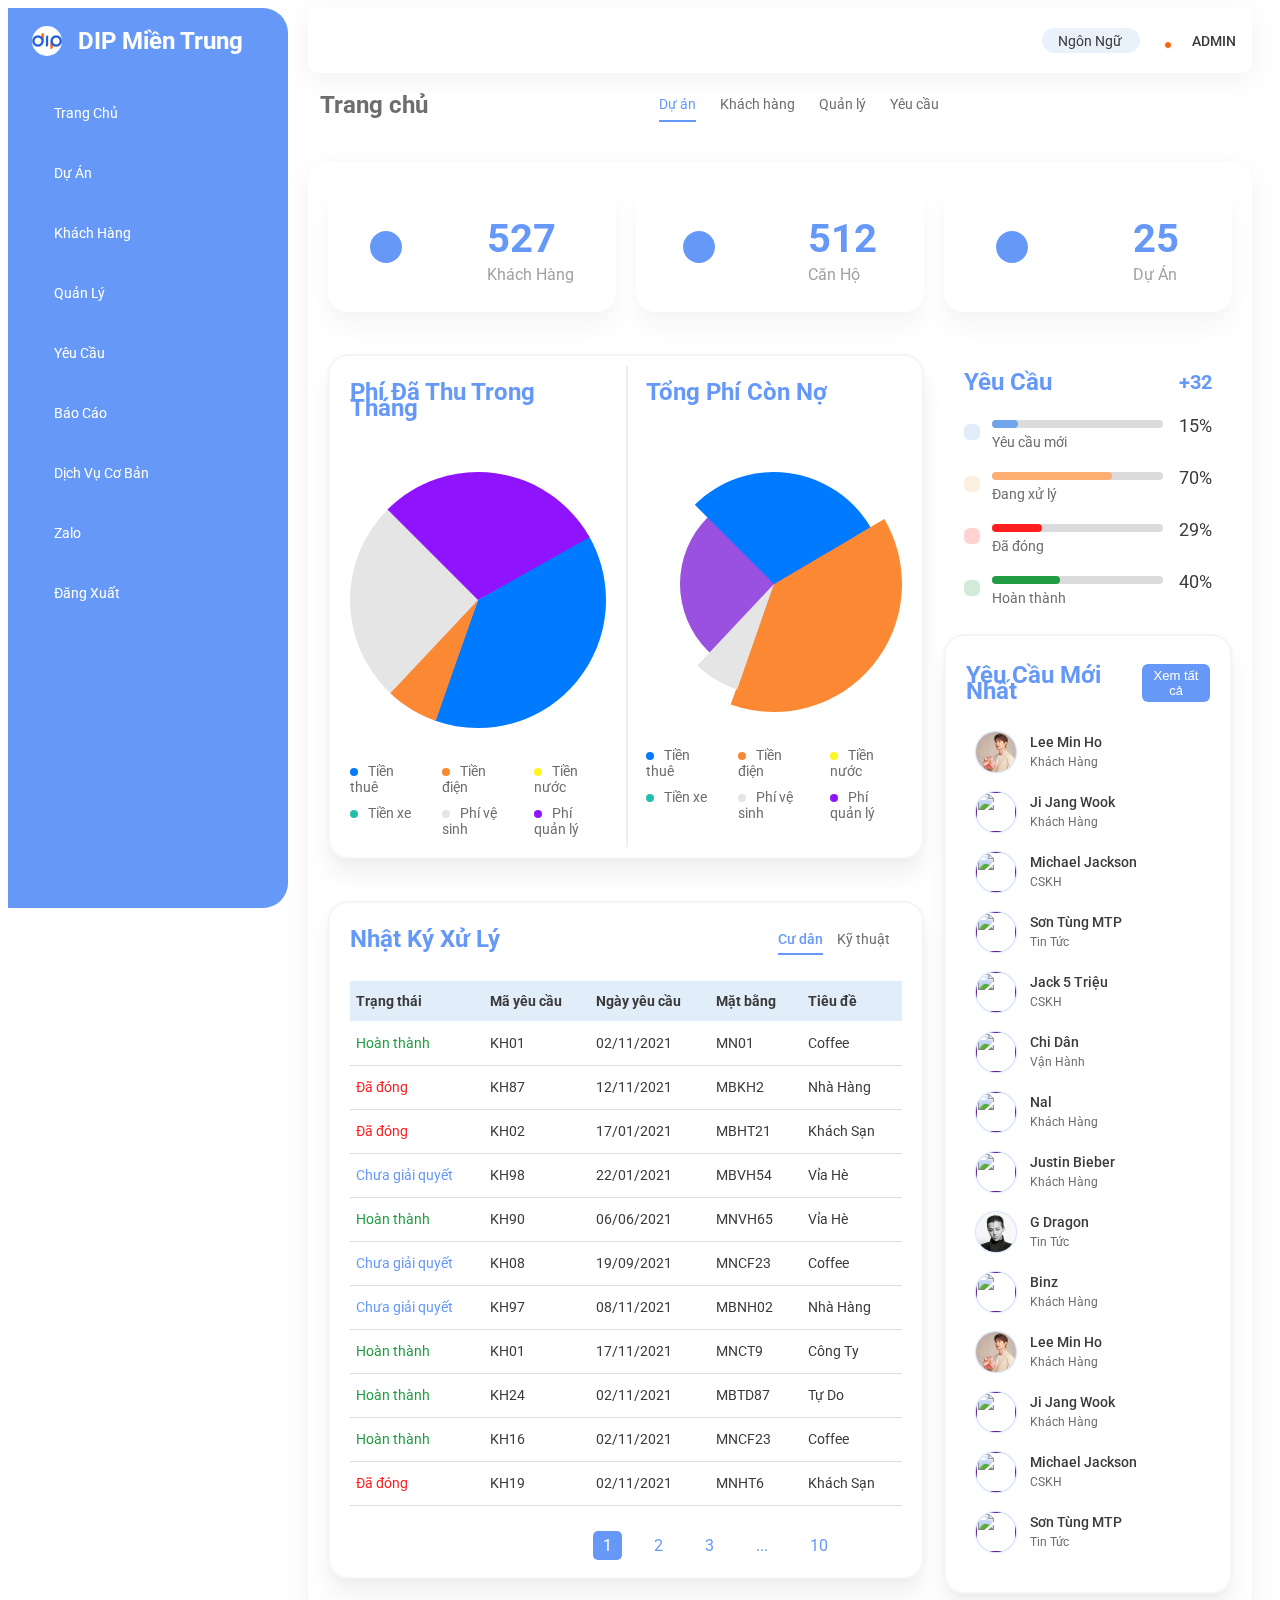
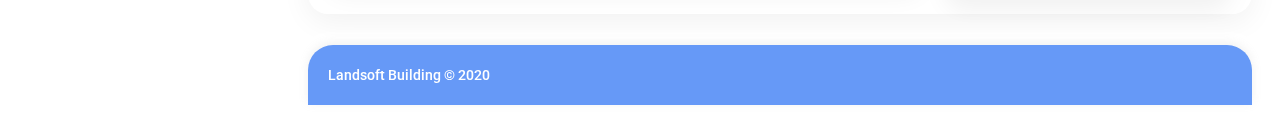
==== index.html @ b6500cb2 "Upload" ====
<!DOCTYPE html>
<html lang="en">
<head>
    <meta charset="UTF-8">
    <meta http-equiv="X-UA-Compatible" content="IE=edge">
    <meta name="viewport" content="width=device-width, initial-scale=1.0">
    <link rel="stylesheet" href="https://cdnjs.cloudflare.com/ajax/libs/normalize/8.0.1/normalize.min.css"
        integrity="sha512-NhSC1YmyruXifcj/KFRWoC561YpHpc5Jtzgvbuzx5VozKpWvQ+4nXhPdFgmx8xqexRcpAglTj9sIBWINXa8x5w=="
        crossorigin="anonymous" referrerpolicy="no-referrer" />
    <link rel="stylesheet" href="./assets/css/base.css">
    <link rel="stylesheet" href="./assets/css/main.css">
    <link rel="stylesheet" href="./assets/fonts/fontawesome-free-5.15.4-web/css/all.min.css">
    <link rel="stylesheet" href="./assets/fonts/themify-icons/themify-icons.css">
    <link href="https://fonts.googleapis.com/css2?family=Roboto:wght@300;400;500;700&display=swap" rel="stylesheet">
    <script type="module" src="https://unpkg.com/ionicons@5.5.2/dist/ionicons/ionicons.esm.js"></script>
<script nomodule src="https://unpkg.com/ionicons@5.5.2/dist/ionicons/ionicons.js"></script>
    <title>DIP MienTrung</title>
</head>
<body>
    <div id="container">
        <!-- Header Slider-Bar -->
        <nav class="header_sliderbar">
            <!-- Header Logo -->
            <a href="" class="header_logo">
                <span class="header_logo-img-wrap"><div class="header_logo-img" style="background-image: url(./assets/img/logo.jpg);"></div></span>
                <div class="header_logo-name">DIP Miền Trung</div>
            </a>
            <!-- Header Slider-Bar List -->
            <ul class="header_sliderbar-list">
                <li class="header_sliderbar-item">
                    <a href="#" class="header_sliderbar-item-link">
                        <ion-icon class="header_sliderbar-item-icon" name="home-outline"></ion-icon>
                        <div class="header_sliderbar-item-label">
                            Trang Chủ
                        </div>
                    </a>
                </li>
                <li class="header_sliderbar-item">
                    <label for="input-subbar">
                        <input hidden type="checkbox" id="input-subbar" class="show-subbar">
                        <a href="./project.html" class="header_sliderbar-item-link">
                            <ion-icon class="header_sliderbar-item-icon" name="stats-chart-outline"></ion-icon>
                            <div class="header_sliderbar-item-label">
                                Dự Án
                            </div>
                        </a>
                    </label>
                </li>
                <li class="header_sliderbar-item">
                    <a href="#" class="header_sliderbar-item-link">
                        <ion-icon class="header_sliderbar-item-icon" name="people-outline"></ion-icon>
                        <div class="header_sliderbar-item-label">
                            Khách Hàng
                        </div>
                    </a>
                </li>
                <li class="header_sliderbar-item">
                    <a href="#" class="header_sliderbar-item-link">
                        <ion-icon class="header_sliderbar-item-icon" name="book-outline"></ion-icon>
                        <div class="header_sliderbar-item-label">
                            Quản Lý
                        </div>
                    </a>
                </li>
                <li class="header_sliderbar-item">
                    <a href="#" class="header_sliderbar-item-link">
                        <ion-icon class="header_sliderbar-item-icon" name="id-card-outline"></ion-icon>
                        <div class="header_sliderbar-item-label">
                            Yêu Cầu
                        </div>
                    </a>
                </li>
                <li class="header_sliderbar-item">
                    <a href="#" class="header_sliderbar-item-link">
                        <ion-icon class="header_sliderbar-item-icon" name="clipboard-outline"></ion-icon>
                        <div class="header_sliderbar-item-label">
                            Báo Cáo
                        </div>
                    </a>
                </li>
                <li class="header_sliderbar-item">
                    <a href="#" class="header_sliderbar-item-link">
                        <ion-icon class="header_sliderbar-item-icon" name="help-circle-outline"></ion-icon>
                        <div class="header_sliderbar-item-label">
                            Dịch Vụ Cơ Bản
                        </div>
                    </a>
                </li>
                <li class="header_sliderbar-item">
                    <a href="#" class="header_sliderbar-item-link">
                        <ion-icon class="header_sliderbar-item-icon" name="chatbubbles-outline"></ion-icon>
                        <div class="header_sliderbar-item-label">
                            Zalo
                        </div>
                    </a>
                </li>
                <li class="header_sliderbar-item">
                    <a href="#" class="header_sliderbar-item-link">
                        <ion-icon class="header_sliderbar-item-icon" name="log-out-outline"></ion-icon>
                        <div class="header_sliderbar-item-label">
                            Đăng Xuất
                        </div>
                    </a>
                </li>
            </ul>
        </nav>
        <!-- Main -->
        <div class="main">
            <!--Main Header -->
            <div class="header">
                <!-- Header TopBar -->
                <nav class="header_topbar">
                    <!-- Header Button Toggle -->
                    <div class="header_btn-toggle">
                        <ion-icon name="menu-outline"></ion-icon>
                    </div>
                    <!-- Header TopBar-List -->
                    <ul class="header_topbar-list">
                        <li class="header_topbar-item header_topbar-language">
                            Ngôn Ngữ
                            <ion-icon class="icon-arrow" name="chevron-down-outline"></ion-icon>
                        </li>
                        <li class="header_topbar-item header_topbar-notify separator">
                                <ion-icon class="header_topbar-notify-icon" name="notifications-outline"></ion-icon>
                        </li>
                        <!-- Header User -->
                        <li class="header_topbar-item header_topbar-user">
                            <ion-icon class="header_topbar-user-icon" name="person-outline"></ion-icon>
                            <span class="header_topbar-user-name">ADMIN</span>
                        </li>
                    </ul>
                </nav>
                <!-- Header PageBar -->
                <div class="header_pagebar">
                    <!-- Header Page-Name -->
                    <div class="header_pagebar-name">
                        Trang chủ
                    </div>
                    <!-- Header PageBar-list -->
                    <ul class="header_pagebar-list">
                        <li class="header_pagebar-item header_pagebar-item--current"><a href="" class="header_pagebar-link">Dự án</a></li>
                        <li class="header_pagebar-item"><a href="" class="header_pagebar-link">Khách hàng</a></li>
                        <li class="header_pagebar-item"><a href="" class="header_pagebar-link">Quản lý</a></li>
                        <li class="header_pagebar-item"><a href="" class="header_pagebar-link">Yêu cầu</a></li>
                    </ul>
                </div>  
            </div>

            <!--Main Body -->
            <div class="body">
                <div class="grid">
                     <!-- Body Data-Table (Khách Hàng, Dự Án, Căn Hộ  -->
                    <div class="home_cart">
                        <div class="row">
                            <div class="col l-4 m-12 c-12">
                                <a href="" class="body_data-table">
                                    <div class="body_data-table-icon">
                                        <ion-icon name="people-outline"></ion-icon>
                                    </div>
                                    <div class="body_data-table-info">
                                        <div class="body_data-table-quantity">
                                            527
                                        </div>
                                        <div class="body_data-table-name">
                                            Khách Hàng
                                        </div>
                                    </div>
                                </a>
                            </div>
                            <div class="col l-4 m-12 c-12">
                                <a href="" class="body_data-table">
                                    <div class="body_data-table-icon">
                                        <ion-icon name="business-outline"></ion-icon>
                                    </div>
                                    <div class="body_data-table-info">
                                        <div class="body_data-table-quantity">
                                            512
                                        </div>
                                        <div class="body_data-table-name">
                                            Căn Hộ
                                        </div>
                                    </div>
                                </a>
                            </div>
                            <div class="col l-4 m-12 c-12">
                                <a href="" class="body_data-table">
                                    <div class="body_data-table-icon">
                                        <ion-icon name="stats-chart-outline"></ion-icon>
                                    </div>
                                    <div class="body_data-table-info">
                                        <div class="body_data-table-quantity">
                                            25
                                        </div>
                                        <div class="body_data-table-name">
                                            Dự Án
                                        </div>
                                    </div>
                                </a>
                            </div>
                        </div>
                    </div>
                    <div class="row">
                        <div class="col l-8">
                            <!-- Body Fee -->
                            <div class="body_fee">
                                <div class="row">
                                    <div class="col l-6">
                                        <div class="body_fee-item body_fee-item-separator">
                                            <div class="body_fee-heading">
                                                <h3 class="body_fee-heading-name">
                                                    Phí Đã Thu Trong Tháng  
                                                </h3>
                                                <div class="body_fee-heading-ellipserbar">
                                                    <ion-icon name="ellipsis-horizontal-outline"></ion-icon>
                                                </div>
                                            </div>
                                            <div class="body_fee-data">
                                                <div class="body_fee-data-piechart">                                                  
                                                    &emsp;&emsp;<svg  width="256" height="256" viewBox="0 0 256 256" fill="none" xmlns="http://www.w3.org/2000/svg">
                                                        <circle cx="128" cy="128" r="128" fill="#E6E5E6"/>
                                                        <path d="M238.328 63.1015C251.67 85.7839 257.697 112.028 255.588 138.259C253.479 164.49 243.336 189.434 226.541 209.693C209.745 229.952 187.114 244.542 161.728 251.476C136.342 258.411 109.436 257.352 84.6738 248.444L128 128L238.328 63.1015Z" fill="#007AFF"/>
                                                        <path d="M37.4903 37.4903C51.463 23.5176 68.4811 12.9697 87.2113 6.67283C105.942 0.375952 125.875 -1.49888 145.451 1.19521C165.027 3.8893 183.713 11.0791 200.046 22.2015C216.379 33.3239 229.915 48.0768 239.594 65.3044L128 128L37.4903 37.4903Z" fill="#9013FE"/>
                                                        <path d="M85.7981 248.843C68.8847 242.936 53.3996 233.545 40.3445 221.277L128 128L85.7981 248.843Z" fill="#FB8832"/>
                                                    </svg>
                                                </div>
                                                <div class="body_fee-data-desc-wrap">
                                                    <div class="row">
                                                        <div class="col l-4">
                                                            <p class="body_fee-data-desc">
                                                                <svg width="8" height="8" viewBox="0 0 8 8" fill="none" xmlns="http://www.w3.org/2000/svg">
                                                                    <circle cx="4" cy="4" r="4" fill="#007AFF"/>
                                                                </svg>&ensp;
                                                                Tiền thuê
                                                            </p>
                                                            <p class="body_fee-data-desc">
                                                                <svg width="8" height="8" viewBox="0 0 8 8" fill="none" xmlns="http://www.w3.org/2000/svg">
                                                                    <circle cx="4" cy="4" r="4" fill="#23bfaa"/>
                                                                </svg>&ensp;
                                                                Tiền xe
                                                            </p>
                                                        </div>
                                                        <div class="col l-4">
                                                            <p class="body_fee-data-desc">
                                                                <svg width="8" height="8" viewBox="0 0 8 8" fill="none" xmlns="http://www.w3.org/2000/svg">
                                                                    <circle cx="4" cy="4" r="4" fill="#fb8832"/>
                                                                </svg>&ensp;
                                                                Tiền điện
                                                            </p>
                                                            <p class="body_fee-data-desc">
                                                                <svg width="8" height="8" viewBox="0 0 8 8" fill="none" xmlns="http://www.w3.org/2000/svg">
                                                                    <circle cx="4" cy="4" r="4" fill="#e6e5e6"/>
                                                                </svg>&ensp;
                                                                Phí vệ sinh
                                                            </p>
                                                        </div>
                                                        <div class="col l-4">
                                                            <p class="body_fee-data-desc">
                                                                <svg width="8" height="8" viewBox="0 0 8 8" fill="none" xmlns="http://www.w3.org/2000/svg">
                                                                    <circle cx="4" cy="4" r="4" fill="#fef620" />
                                                                </svg>&ensp;
                                                                Tiền nước
                                                            </p>
                                                            <p class="body_fee-data-desc">
                                                                <svg width="8" height="8" viewBox="0 0 8 8" fill="none" xmlns="http://www.w3.org/2000/svg">
                                                                    <circle cx="4" cy="4" r="4" fill="#9013fe"/>
                                                                </svg>&ensp;
                                                                Phí quản lý
                                                            </p>
                                                        </div>
                                                    </div>
                                                </div>
                                            </div>
                                        </div>
                                    </div>
                                    <div class="col l-6">
                                        <div class="body_fee-item">
                                            <div class="body_fee-heading">
                                                <h3 class="body_fee-heading-name">
                                                    Tổng Phí Còn Nợ
                                                </h3>
                                                <div class="body_fee-heading-ellipserbar">
                                                    <ion-icon name="ellipsis-horizontal-outline"></ion-icon>
                                                </div>
                                            </div>
                                            <div class="body_fee-data">
                                                <div class="body_fee-data-piechart">                                                  
                                                    &emsp;&emsp;<svg width="256" height="256" viewBox="0 0 256 256" fill="none" xmlns="http://www.w3.org/2000/svg">
                                                        <circle cx="128" cy="128" r="94" fill="#9B51E0"/>
                                                        <path d="M238.328 63.1015C251.67 85.7839 257.697 112.028 255.588 138.259C253.479 164.49 243.336 189.434 226.541 209.693C209.745 229.952 187.114 244.542 161.728 251.476C136.342 258.411 109.436 257.352 84.6738 248.444L128 128L238.328 63.1015Z" fill="#FB8832"/>
                                                        <path d="M48.804 48.804C60.8952 36.7129 75.5944 27.5508 91.7747 22.0201C107.955 16.4895 125.187 14.7371 142.15 16.8974C159.112 19.0576 175.355 25.0732 189.632 34.4828C203.91 43.8925 215.843 56.4464 224.518 71.1822L128 128L48.804 48.804Z" fill="#007AFF"/>
                                                        <path d="M91.0733 233.738C76.2741 228.569 62.7247 220.352 51.3015 209.617L128 128L91.0733 233.738Z" fill="#E6E5E6"/>
                                                    </svg>
                                                </div>
                                                <div class="body_fee-data-desc-wrap">
                                                    <div class="row">
                                                        <div class="col l-4">
                                                            <p class="body_fee-data-desc">
                                                                <svg width="8" height="8" viewBox="0 0 8 8" fill="none" xmlns="http://www.w3.org/2000/svg">
                                                                    <circle cx="4" cy="4" r="4" fill="#007AFF"/>
                                                                </svg>&ensp;
                                                                Tiền thuê
                                                            </p>
                                                            <p class="body_fee-data-desc">
                                                                <svg width="8" height="8" viewBox="0 0 8 8" fill="none" xmlns="http://www.w3.org/2000/svg">
                                                                    <circle cx="4" cy="4" r="4" fill="#23bfaa"/>
                                                                </svg>&ensp;
                                                                Tiền xe
                                                            </p>
                                                        </div>
                                                        <div class="col l-4">
                                                            <p class="body_fee-data-desc">
                                                                <svg width="8" height="8" viewBox="0 0 8 8" fill="none" xmlns="http://www.w3.org/2000/svg">
                                                                    <circle cx="4" cy="4" r="4" fill="#fb8832"/>
                                                                </svg>&ensp;
                                                                Tiền điện
                                                            </p>
                                                            <p class="body_fee-data-desc">
                                                                <svg width="8" height="8" viewBox="0 0 8 8" fill="none" xmlns="http://www.w3.org/2000/svg">
                                                                    <circle cx="4" cy="4" r="4" fill="#e6e5e6"/>
                                                                </svg>&ensp;
                                                                Phí vệ sinh
                                                            </p>
                                                        </div>
                                                        <div class="col l-4">
                                                            <p class="body_fee-data-desc">
                                                                <svg width="8" height="8" viewBox="0 0 8 8" fill="none" xmlns="http://www.w3.org/2000/svg">
                                                                    <circle cx="4" cy="4" r="4" fill="#fef620" />
                                                                </svg>&ensp;
                                                                Tiền nước
                                                            </p>
                                                            <p class="body_fee-data-desc">
                                                                <svg width="8" height="8" viewBox="0 0 8 8" fill="none" xmlns="http://www.w3.org/2000/svg">
                                                                    <circle cx="4" cy="4" r="4" fill="#9013fe"/>
                                                                </svg>&ensp;
                                                                Phí quản lý
                                                            </p>
                                                        </div>
                                                    </div>
                                                </div>
                                            </div>
                                        </div>
                                    </div>
                                </div>
                            </div>
                            <!-- Body Diary-Job -->
                            <div class="body_diaryjob">
                                <div class="body_diaryjob-heading">
                                    <h3 class="body_diaryjob-title">
                                        Nhật Ký Xử Lý
                                    </h3>
                                    <span class="body_diaryjob-switch">
                                        <a href="" class="body_diaryjob-switch-link body_diaryjob-switch--current">Cư dân</a>
                                        <a href="" class="body_diaryjob-switch-link">Kỹ thuật</a>
                                    </span>
                                </div>
                                <table class="body_diaryjob-table">
                                    <tr class="body_diaryjob-row-field">
                                        <th class="body_diaryjob-column-field">Trạng thái</th>
                                        <th class="body_diaryjob-column-field">Mã yêu cầu</th>
                                        <th class="body_diaryjob-column-field">Ngày yêu cầu</th>
                                        <th class="body_diaryjob-column-field">Mặt bằng</th>
                                        <th class="body_diaryjob-column-field">Tiêu đề</th>
                                    </tr>
                                    <tr class="body_diaryjob-row-fieldvalue">
                                        <td class="body_diaryjob-column-fieldvalue body_diaryjob-column-fieldvalue--status-complete">Hoàn thành</td>
                                        <td class="body_diaryjob-column-fieldvalue">KH01</td>
                                        <td class="body_diaryjob-column-fieldvalue">02/11/2021</td>
                                        <td class="body_diaryjob-column-fieldvalue">MN01</td>
                                        <td class="body_diaryjob-column-fieldvalue">Coffee</td>
                                    </tr>
                                    <tr class="body_diaryjob-row-fieldvalue">
                                        <td class="body_diaryjob-column-fieldvalue body_diaryjob-column-fieldvalue--status-close">Đã đóng</td>
                                        <td class="body_diaryjob-column-fieldvalue">KH87</td>
                                        <td class="body_diaryjob-column-fieldvalue">12/11/2021</td>
                                        <td class="body_diaryjob-column-fieldvalue">MBKH2</td>
                                        <td class="body_diaryjob-column-fieldvalue">Nhà Hàng</td>
                                    </tr>
                                    <tr class="body_diaryjob-row-fieldvalue">
                                        <td class="body_diaryjob-column-fieldvalue body_diaryjob-column-fieldvalue--status-close">Đã đóng</td>
                                        <td class="body_diaryjob-column-fieldvalue">KH02</td>
                                        <td class="body_diaryjob-column-fieldvalue">17/01/2021</td>
                                        <td class="body_diaryjob-column-fieldvalue">MBHT21</td>
                                        <td class="body_diaryjob-column-fieldvalue">Khách Sạn</td>
                                    </tr>
                                    <tr class="body_diaryjob-row-fieldvalue">
                                        <td class="body_diaryjob-column-fieldvalue body_diaryjob-column-fieldvalue--status-pending">Chưa giải quyết</td>
                                        <td class="body_diaryjob-column-fieldvalue">KH98</td>
                                        <td class="body_diaryjob-column-fieldvalue">22/01/2021</td>
                                        <td class="body_diaryjob-column-fieldvalue">MBVH54</td>
                                        <td class="body_diaryjob-column-fieldvalue">Vỉa Hè</td>
                                    </tr>
                                    <tr class="body_diaryjob-row-fieldvalue">
                                        <td class="body_diaryjob-column-fieldvalue body_diaryjob-column-fieldvalue--status-complete">Hoàn thành</td>
                                        <td class="body_diaryjob-column-fieldvalue">KH90</td>
                                        <td class="body_diaryjob-column-fieldvalue">06/06/2021</td>
                                        <td class="body_diaryjob-column-fieldvalue">MNVH65</td>
                                        <td class="body_diaryjob-column-fieldvalue">Vỉa Hè</td>
                                    </tr>
                                    <tr class="body_diaryjob-row-fieldvalue">
                                        <td class="body_diaryjob-column-fieldvalue body_diaryjob-column-fieldvalue--status-pending">Chưa giải quyết</td>
                                        <td class="body_diaryjob-column-fieldvalue">KH08</td>
                                        <td class="body_diaryjob-column-fieldvalue">19/09/2021</td>
                                        <td class="body_diaryjob-column-fieldvalue">MNCF23</td>
                                        <td class="body_diaryjob-column-fieldvalue">Coffee</td>
                                    </tr><tr class="body_diaryjob-row-fieldvalue">
                                        <td class="body_diaryjob-column-fieldvalue body_diaryjob-column-fieldvalue--status-pending">Chưa giải quyết</td>
                                        <td class="body_diaryjob-column-fieldvalue">KH97</td>
                                        <td class="body_diaryjob-column-fieldvalue">08/11/2021</td>
                                        <td class="body_diaryjob-column-fieldvalue">MBNH02</td>
                                        <td class="body_diaryjob-column-fieldvalue">Nhà Hàng</td>
                                    </tr>
                                    <tr class="body_diaryjob-row-fieldvalue">
                                        <td class="body_diaryjob-column-fieldvalue body_diaryjob-column-fieldvalue--status-complete">Hoàn thành</td>
                                        <td class="body_diaryjob-column-fieldvalue">KH01</td>
                                        <td class="body_diaryjob-column-fieldvalue">17/11/2021</td>
                                        <td class="body_diaryjob-column-fieldvalue">MNCT9</td>
                                        <td class="body_diaryjob-column-fieldvalue">Công Ty</td>
                                    </tr>
                                    <tr class="body_diaryjob-row-fieldvalue">
                                        <td class="body_diaryjob-column-fieldvalue body_diaryjob-column-fieldvalue--status-complete">Hoàn thành</td>
                                        <td class="body_diaryjob-column-fieldvalue">KH24</td>
                                        <td class="body_diaryjob-column-fieldvalue">02/11/2021</td>
                                        <td class="body_diaryjob-column-fieldvalue">MBTD87</td>
                                        <td class="body_diaryjob-column-fieldvalue">Tự Do</td>
                                    </tr>
                                    <tr class="body_diaryjob-row-fieldvalue">
                                        <td class="body_diaryjob-column-fieldvalue body_diaryjob-column-fieldvalue--status-complete">Hoàn thành</td>
                                        <td class="body_diaryjob-column-fieldvalue">KH16</td>
                                        <td class="body_diaryjob-column-fieldvalue">02/11/2021</td>
                                        <td class="body_diaryjob-column-fieldvalue">MNCF23</td>
                                        <td class="body_diaryjob-column-fieldvalue">Coffee</td>
                                    </tr>
                                    <tr class="body_diaryjob-row-fieldvalue">
                                        <td class="body_diaryjob-column-fieldvalue body_diaryjob-column-fieldvalue--status-close">Đã đóng</td>
                                        <td class="body_diaryjob-column-fieldvalue">KH19</td>
                                        <td class="body_diaryjob-column-fieldvalue">02/11/2021</td>
                                        <td class="body_diaryjob-column-fieldvalue">MNHT6</td>
                                        <td class="body_diaryjob-column-fieldvalue">Khách Sạn</td>
                                    </tr>

                                </table>
                                <ul class="pagination">
                                    <li class="pagination-item">
                                    <a href="#" class="pagination-item-link">
                                        <ion-icon class="pagination-item-icon pagination-item-icon--disabled" name="caret-back"></ion-icon>
                                    </a></li>
                                    <li class="pagination-item pagination-item-current"><a href="" class="pagination-item-link">1</a></li>
                                    <li class="pagination-item"><a href="" class="pagination-item-link">2</a></li>
                                    <li class="pagination-item"><a href="" class="pagination-item-link">3</a></li>
                                    <li class="pagination-item"><a class="pagination-item-link">...</a></li>
                                    <li class="pagination-item"><a href="" class="pagination-item-link">10</a></li>
                                    <li class="pagination-item"><a href="" class="pagination-item-link">
                                        <ion-icon class="pagination-item-icon" name="caret-forward"></ion-icon>
                                    </a>
                                    </li>
                                </ul>
                            </div>
                        </div>
                        <div class="col l-4">
                            <!-- Body Request -->
                            <div class="body_request">
                                <div class="body_request-heading">
                                    <h3 class="body_request-title">
                                        Yêu Cầu
                                    </h3>
                                    <span class="body_request-quantity">+32</span>
                                </div>
                                <div class="body_request-list">
                                    <div class="body_request-item">
                                        <span class="body_request-item-icon body_request-item-icon--new">
                                            <ion-icon name="mail-unread-outline"></ion-icon>
                                        </span>
                                        <span class="body_request-item-info">
                                            <div class="body_request-item-indexline body_request-item-indexline--new"></div>
                                            <div class="body_request-item-name">
                                                Yêu cầu mới
                                            </div>
                                        </span>
                                        <span class="body_request-item-percent">
                                            15%
                                        </span>
                                    </div>
                                    <div class="body_request-item">
                                        <span class="body_request-item-icon body_request-item-icon--progress">   
                                            <ion-icon name="timer-outline"></ion-icon>
                                        </span>
                                        <span class="body_request-item-info">
                                            <div class="body_request-item-indexline body_request-item-indexline--progress"></div>
                                            <div class="body_request-item-name">
                                                Đang xử lý
                            
                                            </div>
                                        </span>
                                        <span class="body_request-item-percent">
                                            70%
                                        </span>
                                    </div>
                                    <div class="body_request-item">
                                        <span class="body_request-item-icon body_request-item-icon--close">
                                            <ion-icon name="close-circle-outline"></ion-icon>
                                        </span>
                                        <span class="body_request-item-info">
                                            <div class="body_request-item-indexline body_request-item-indexline--close"></div>
                                            <div class="body_request-item-name">
                                                Đã đóng
                            
                                            </div>
                                        </span>
                                        <span class="body_request-item-percent">
                                            29%
                                        </span>
                                    </div>
                                    <div class="body_request-item">
                                        <span class="body_request-item-icon body_request-item-icon--complete">
                                            <ion-icon name="checkmark-circle-outline"></ion-icon>
                                        </span>
                                        <span class="body_request-item-info">
                                            <div class="body_request-item-indexline body_request-item-indexline--complete"></div>
                                            <div class="body_request-item-name">
                                                Hoàn thành
                            
                                            </div>
                                        </span>
                                        <span class="body_request-item-percent">
                                            40%
                                        </span>
                                    </div>
                                </div>
                            </div>
                            <!-- Body New-Request-->
                            <div class="body_newrequest">
                                <div class="body_newrequest-heading">
                                    <h3 class="body_newrequest-title">
                                        Yêu Cầu Mới Nhất
                                    </h3>
                                    <a href="">
                                        <button class="body_newrequest-btn">Xem tất cả</button>
                                    </a>
                                </div>
                                <ul class="body_newrequest-list">
                                    <li class="body_newrequest-item">
                                        <a href="" class="body_newrequest-item-link">
                                            <img src="[data-uri]" alt="" class="body_newrequest-item-avatar">
                                            <div class="body_newrequest-item-info">
                                                <p class="body_newrequest-item-name">Lee Min Ho</p>
                                                <span class="body_newrequest-item-department">
                                                    Khách Hàng
                                                </span>
                                            </div>
                                        </a>
                                    </li>
                                    <li class="body_newrequest-item">
                                        <a href="" class="body_newrequest-item-link">
                                            <img src="https://media.congluan.vn/files/content/2021/08/08/ji-chang-wook-17202674.jpg" alt="" class="body_newrequest-item-avatar">
                                            <div class="body_newrequest-item-info">
                                                <p class="body_newrequest-item-name">Ji Jang Wook</p>
                                                <span class="body_newrequest-item-department">
                                                    Khách Hàng
                                                </span>
                                            </div>
                                        </a>
                                    </li>
                                    <li class="body_newrequest-item">
                                        <a href="" class="body_newrequest-item-link">
                                            <img src="https://upload.wikimedia.org/wikipedia/commons/4/4e/Jackson_live_in_Lisbon.jpg" alt="" class="body_newrequest-item-avatar">
                                            <div class="body_newrequest-item-info">
                                                <p class="body_newrequest-item-name">Michael Jackson</p>
                                                <span class="body_newrequest-item-department">
                                                    CSKH
                                                </span>
                                            </div>
                                        </a>
                                    </li>
                                    <li class="body_newrequest-item">
                                        <a href="" class="body_newrequest-item-link">
                                            <img src="https://event.mediacdn.vn/2020/8/14/st-15973999489741584015103.jpg" alt="" class="body_newrequest-item-avatar">
                                            <div class="body_newrequest-item-info">
                                                <p class="body_newrequest-item-name">Sơn Tùng MTP</p>
                                                <span class="body_newrequest-item-department">
                                                    Tin Tức
                                                </span>
                                            </div>
                                        </a>
                                    </li>
                                    <li class="body_newrequest-item">
                                        <a href="" class="body_newrequest-item-link">
                                            <img src="https://image.thanhnien.vn/w660/Uploaded/2021/znetns/2021_09_12/139022126_1128352867627841_2656083727219483537_n1_qrrs.jpg" alt="" class="body_newrequest-item-avatar">
                                            <div class="body_newrequest-item-info">
                                                <p class="body_newrequest-item-name">Jack 5 Triệu</p>
                                                <span class="body_newrequest-item-department">
                                                    CSKH
                                                </span>
                                            </div>
                                        </a>
                                    </li>
                                    <li class="body_newrequest-item">
                                        <a href="" class="body_newrequest-item-link">
                                            <img src="https://avatar-ex-swe.nixcdn.com/singer/avatar/2019/11/14/f/5/c/0/1573701246190_600.jpg" alt="" class="body_newrequest-item-avatar">
                                            <div class="body_newrequest-item-info">
                                                <p class="body_newrequest-item-name">Chi Dân</p>
                                                <span class="body_newrequest-item-department">
                                                    Vận Hành
                                                </span>
                                            </div>
                                        </a>
                                    </li>
                                    <li class="body_newrequest-item">
                                        <a href="" class="body_newrequest-item-link">
                                            <img src="https://static2.yan.vn/YanNews/2167221/202110/nal-la-ai-thong-tin-tieu-su-ca-si-ho-phi-nal-e02a8c68.jpg" alt="" class="body_newrequest-item-avatar">
                                            <div class="body_newrequest-item-info">
                                                <p class="body_newrequest-item-name">Nal</p>
                                                <span class="body_newrequest-item-department">
                                                    Khách Hàng
                                                </span>
                                            </div>
                                        </a>
                                    </li>
                                    <li class="body_newrequest-item">
                                        <a href="" class="body_newrequest-item-link">
                                            <img src="https://tieusunguoinoitieng.com/wp-content/uploads/2019/10/tieu-su-justin-bieber-3678.jpg" alt="" class="body_newrequest-item-avatar">
                                            <div class="body_newrequest-item-info">
                                                <p class="body_newrequest-item-name">Justin Bieber</p>
                                                <span class="body_newrequest-item-department">
                                                    Khách Hàng
                                                </span>
                                            </div>
                                        </a>
                                    </li>
                                    <li class="body_newrequest-item">
                                        <a href="" class="body_newrequest-item-link">
                                            <img src="[data-uri]" alt="" class="body_newrequest-item-avatar">
                                            <div class="body_newrequest-item-info">
                                                <p class="body_newrequest-item-name">G Dragon</p>
                                                <span class="body_newrequest-item-department">
                                                    Tin Tức
                                                </span>
                                            </div>
                                        </a>
                                    </li>
                                    <li class="body_newrequest-item">
                                        <a href="" class="body_newrequest-item-link">
                                            <img src="https://nld.mediacdn.vn/2020/7/2/binz-bts-chon-3495-159365391024560627410.jpg" alt="" class="body_newrequest-item-avatar">
                                            <div class="body_newrequest-item-info">
                                                <p class="body_newrequest-item-name">Binz</p>
                                                <span class="body_newrequest-item-department">
                                                    Khách Hàng
                                                </span>
                                            </div>
                                        </a>
                                    </li>
                                    <li class="body_newrequest-item">
                                        <a href="" class="body_newrequest-item-link">
                                            <img src="[data-uri]" alt="" class="body_newrequest-item-avatar">
                                            <div class="body_newrequest-item-info">
                                                <p class="body_newrequest-item-name">Lee Min Ho</p>
                                                <span class="body_newrequest-item-department">
                                                    Khách Hàng
                                                </span>
                                            </div>
                                        </a>
                                    </li>
                                    <li class="body_newrequest-item">
                                        <a href="" class="body_newrequest-item-link">
                                            <img src="https://media.congluan.vn/files/content/2021/08/08/ji-chang-wook-17202674.jpg" alt="" class="body_newrequest-item-avatar">
                                            <div class="body_newrequest-item-info">
                                                <p class="body_newrequest-item-name">Ji Jang Wook</p>
                                                <span class="body_newrequest-item-department">
                                                    Khách Hàng
                                                </span>
                                            </div>
                                        </a>
                                    </li>
                                    <li class="body_newrequest-item">
                                        <a href="" class="body_newrequest-item-link">
                                            <img src="https://upload.wikimedia.org/wikipedia/commons/4/4e/Jackson_live_in_Lisbon.jpg" alt="" class="body_newrequest-item-avatar">
                                            <div class="body_newrequest-item-info">
                                                <p class="body_newrequest-item-name">Michael Jackson</p>
                                                <span class="body_newrequest-item-department">
                                                    CSKH
                                                </span>
                                            </div>
                                        </a>
                                    </li>
                                    <li class="body_newrequest-item">
                                        <a href="" class="body_newrequest-item-link">
                                            <img src="https://event.mediacdn.vn/2020/8/14/st-15973999489741584015103.jpg" alt="" class="body_newrequest-item-avatar">
                                            <div class="body_newrequest-item-info">
                                                <p class="body_newrequest-item-name">Sơn Tùng MTP</p>
                                                <span class="body_newrequest-item-department">
                                                    Tin Tức
                                                </span>
                                            </div>
                                        </a>
                                    </li> 
                                </ul>
                            </div>
                        </div>
                    </div>
                </div>
            </div>

            <!--Main footer -->
            <div class="main_footer">
                <p class="footer-copyright">Landsoft Building © 2020</p>
                <a href="" class="footer-fanpage">
                    <ion-icon class="footer-fanpage-icon" name="logo-facebook"></ion-icon>
                    <ion-icon class="footer-fanpage-icon" name="logo-youtube"></ion-icon>
                    <ion-icon class="footer-fanpage-icon" name="logo-linkedin"></ion-icon>
                    <ion-icon class="footer-fanpage-icon" name="logo-google"></ion-icon>
                    <ion-icon class="footer-fanpage-icon" name="logo-twitter"></ion-icon>
                </a>
            </div>
        </div>
    </div>

    <!-- Javascript -->
    <script src="./assets/javascript/main.js"></script>
</body>
</html>
---- assets/css/base.css ----
:root {
    --primary-color: #6699f7;
    --orange-color: #f66210;
    --text-color: #3a3a3a;
    --sub-text-color: #6d6d6d;
    --border-color: #dbdbdb;
    --white-color: #fff;
    --black-color: #000;

    --sliderbar-width: 280px;
    --sliderbar-mini-width: 69px;
    --header-height: 130px;
    --header-topbar-height: 65px;
    --header-pagebar-height: calc(var(--header-height) - var(--header-topbar-height));
}

* {
    box-sizing: inherit;
}

html {
    font-size: 62.5%;
    line-height: 1.6rem;
    font-family: 'Roboto', sans-serif;
    box-sizing: border-box;
}


/* Overlay */
.overlay {
    position: fixed;
    top: 0;
    bottom: 0;
    left: 0;
    right: 0;
    display: none;
}

/* Background Color */
.bg--special {
    background: linear-gradient(0deg, rgba(255, 255, 255, 0.8), rgba(255, 255, 255, 0.8)),
    linear-gradient(0deg, #4985F5, #4985F5);
}

.bg--blue {
    background: linear-gradient(0deg, rgba(255, 255, 255, 0.4), rgba(255, 255, 255, 0.4)),
    linear-gradient(0deg, #4671F6, #4671F6);
}

.bg--red {
    background: linear-gradient(0deg, rgba(255, 255, 255, 0.4), rgba(255, 255, 255, 0.4)),
    linear-gradient(0deg, #F54949, #F54949);
}

.bg--green {
    background-color: #59e967;
}

.bg--violet {
    background: linear-gradient(0deg, rgba(255, 255, 255, 0.4), rgba(255, 255, 255, 0.4)),
    linear-gradient(0deg, #BE49F5, #BE49F5);
}

.bg--orange {
    background: linear-gradient(0deg, rgba(255, 255, 255, 0.2), rgba(255, 255, 255, 0.2)),
    linear-gradient(0deg, #fcb024, #fcb024);
}

/* scrollbar size */
::-webkit-scrollbar {
    width: 8px;
    height: 8px;
    cursor: pointer;
  }
  
  /* Track */
  ::-webkit-scrollbar-track {
    background-color: var(--white-color);
    border-radius: 10px;
  }
  
  /* Handle */
  ::-webkit-scrollbar-thumb {
    background: var(--white-color);
    border-radius: 10px;
    transition: all 0.55s linear;
  }
  
  /* Handle on hover */
  ::-webkit-scrollbar-thumb:hover {
    background: var(--primary-color);
  }

/* Separator */
.separator::before {
    content: "";
    position: absolute;
    display: block;
    height: 100%;
    border-right: 1px solid var(--border-color);
    top: 0;
    right: 0;
}


/* Button */
.btn {
    --height: 36px;
    height: var(--height);
    line-height: var(--height);
    min-width: 90px;
    border-radius: 5px;
    border: none;
    padding: 0;
    cursor: pointer;
    font-size: 1.4rem;
    display: flex;
    align-items: center;
    justify-content: center;
    text-align: center;
}

.btn.btn--primary {
    background-color: var(--primary-color);
    color: var(--white-color);
    text-decoration: none;
}

.btn.btn--normal {
    background-color: rgba(143, 185, 236, 0.1);
    color: var(--primary-color);
    text-decoration: none;
}

.btn-tools {
    display: flex;
    align-items: center;
}

.btn-tools-link {
    margin-right: 10px;
    text-decoration: none;
    color: var(--white-color);
}
.btn-tools-link:hover {
    opacity: 0.7;
}

.btn-tools-edit,
.btn-tools-edit path {
    color: #59e967;
    background-color: rgba(143, 185, 236, 0.09);
    stroke: #59e967;
    border: 1px solid #cdffd2;
}
.btn-tools-edit:hover {
    background-color: #cdffd2;
}

.btn-tools-delete,
.btn-tools-delete path {
    color: #f75c5c;
    background-color: rgba(143, 185, 236, 0.09);
    stroke: #f75c5c;
    border: 1px solid #ffeeee;
}
.btn-tools-delete:hover {
    background-color: #ffeeee;
}

.btn-icon {
    width: 18px;
    height: 18px;
    line-height: 36px;
    margin-right: 5px;
}

/* Icon */

.icon-arrow {
    padding-left: 2px;
    font-size: 1.2rem;
}

/* search */
.search-card {
    display: flex;
    align-items: center;
    background-color: var(--white-color);
    width: 30%;
    height: 36px;
    border: 1px solid rgba(73, 133, 245, 0.3);
    border-radius: 10px;
    padding: 4px;
}

.search-card-icon {
    color: var(--primary-color);
    font-size: 1.6rem;
    padding: 0 5px;
}

.search-card-input {
    border: none;
    width: 100%;
    height: 100%;
    outline: none;
    font-size: 1.4rem;
    background-color: transparent;
}

/* Dropdown Card */
.dropdown {
    position: relative;
    z-index: 1;
    margin-top: 6px;
}

.dropdown-icon {
    font-size: 1.4rem;
    border-radius: 5px;
    padding: 8px 6px;
}

.dropdown-list {
    position: absolute;
    top: 120%;
    right: 0;
    list-style: none;
    margin: 0;
    border-radius: 5px;
    padding: 0;
    background-color: var(--white-color);
    box-shadow: 0 0px 20px rgba(143, 185, 236, 0.3);
    display: none;
    cursor: pointer;
}

.dropdown-item {
    min-width: 170px;
    height: 45px;
}

.dropdown-item:first-child {
    border-top-left-radius: 5px;
    border-top-right-radius: 5px;
}

.dropdown-item:last-child {
    border-bottom-left-radius: 5px;
    border-bottom-right-radius: 5px;
}

.dropdown-item:hover {
    background-color: rgba(143, 185, 236, 0.2);
}

.dropdown-item-link {
    padding-left: 15px;
    display: flex;
    align-items: center;
    height: 100%;
    font-size: 1.4rem;
    text-decoration: none;
    color: var(--text-color);
}

.dropdown-item-link-icon {
    width: 22px;
    height: 22px;
    margin-right: 7px;
}

.show-dropdown:checked ~ .overlay {
    display: block;
}

.show-dropdown:checked ~ .dropdown-list {
    display: block;
}

/* Category */
.category_heading-name {
    font-size: 1.8rem;
    color: var(--sub-text-color);
}

.category-list {
    list-style: none;
    margin: 0;
    padding: 0;
}

.category-item {
    width: 90%;
    border-radius: 8px;
}

.category-item--active {
    background-color: rgba(143, 185, 236, 0.2);
}

.category-item:hover {
    border-radius: 8px;
    background-color: rgba(143, 185, 236, 0.07);
}

.category-item-link {
    text-decoration: none;
    display: flex;
    align-items: center;
    padding: 10px;
}

.category-item-link-icon {
    display: flex;
    align-items: center;
    justify-content: center;
    margin-right: 5px;
    border-radius: 50%;
    padding: 10px;
}

.category-item-icon {
    width: 22px;
    height: 22px;
    
}

.category-item-link-name {
    font-size: 1.6rem;
}



/* Table */
.table {
    overflow: hidden;
    border-collapse: collapse;
    background-color: var(--white-color);
    width: 100%;
    max-height: 478px;
}

.table-field-row {
    background-color: rgba(143, 185, 236, 0.2);
}

.table-field-col {
    padding: 12px 17px 12px 6px;
    font-size: 1.4rem;
    text-align: left;
    color: var(--text-color);
    text-overflow: ellipsis;
    white-space: nowrap;
}

.table-value-row {
    position: relative;
    overflow: hidden;
}

.table-value-row::after {
    content: "";
    position: absolute;
    left: 0;
    bottom: -1px;
    width: 100%;
    display: block;
    border-bottom: 1px solid #dddddd;
}

.table-value-col {
    padding: 14px 17px 14px 6px;
    font-size: 1.4rem;
    text-align: left;
    font-weight: 400;
    color: var(--text-color);
    line-height: 1.4rem;
    height: 2.8rem;
    text-overflow: ellipsis;
    white-space: nowrap;
}

.table-value-col-check {
    width: 15px;
    height: 15px;
    display: block;
    border: 1px solid var(--primary-color);
    border-radius: 3px;
}

.table-value-col-wrap {
    display: flex;
    justify-content: space-between;
}

.table-value-col-info  {
    font-size: 1.4rem;
    color: var(--text-color);
}


.table-value-col-dropdown {
    position: relative; 
    cursor: pointer;
}

.table-value-col-icon {
    width: 14px;
    height: 14px;
    margin: 0 5px;
}

.table-value-col-tools {
    display: flex;
}

.table-value-col-tools-item {
    padding: 0 5px;
    cursor: pointer;
}

.table-tools {
    height: 40px;
    margin: 15px 0;
    display: flex;
    justify-content: space-between;
    align-items: center;
}

.table-value-col-status--successful {
    color: #59e967;
}

.table-value-col-status--processing {
    color: #fcb024;
}




/* Pagination */
.pagination-list {
    margin: 20px 0 0;
    padding: 0;
    list-style: none;
    display: flex;
    justify-content: right;
    align-items: center;
}

.pagination {
    margin: 20px 0 0;
    display: flex;
    justify-content: right;
    align-items: center;
    list-style: none;
}

.pagination-item {
margin-right: 22px;
}

.pagination-item-icon {
    font-size: 2rem;
    color: var(--primary-color);
}

.pagination-item-link {
    padding: 5px 10px;
    text-decoration: none;
    font-size: 1.6rem;
    color: var(--primary-color);
}

.pagination-item-current,
.pagination-item-current .pagination-item-link {
    border-radius: 5px;
    color: var(--white-color);
    background-color: var(--primary-color);
}

.pagination-item-icon--disabled {
    color: #a3a2a2;
    cursor: default;
}

/* Modal */
.modal {
    position: fixed;
    top: 0;
    right: 0;
    bottom: 0;
    left: 0;
    background-color: rgba(0, 0, 0, 0.2);
    display: none;
    justify-content: center;
    align-items: center;
}

.modal-container {
    width: 700px;
    min-height: 500px;
}

.modal-header {
    height: 50px;
    border-top-left-radius: 8px;
    border-top-right-radius: 8px;
    background-color: rgba(143, 185, 236);
}

.modal-header-heading {
    padding: 0 15px;
    font-size: 2.2rem;
    line-height: 50px;
    color: var(--white-color);
}

.modal-body {
    width: 100%;
    padding: 15px;
    display: flex;
    flex-wrap: wrap;
    background-color: var(--white-color);
}

.modal-input-wrap {
    width: 50%;
    padding: 10px 10px;
    display: flex;
    align-items: center;
}

.modal-label {
    min-width: 50px;
    margin-right: 2px;
    font-size: 1.5rem;
    color: var(--sub-text-color);
}

.modal-input {
    width: 100%;
    height: 35px;
    border-radius: 4px;
    padding-left: 5px   ;
    outline: none;
    border: 1px solid rgb(202, 226, 255);
    font-size: 1.4rem;
    color: var(--text-color);
}

.modal-footer {

}


/* Responsive */
.grid {
    width: 100%;
    min-height: 400px;
}

/* Độ rộng lưới chuẩn PC */
.grid.wide {
    max-width: 1200px;
    margin: 0 auto;
}

/* Mobile */
    /* Hệ thống hàng - cột Mobile */
    .row {
        display: flex;
        flex-wrap: wrap;
        margin-left: -4px;
        margin-right: -4px;
    }

    .row.no-gutters {
        margin-left: 0;
        margin-right: 0;
    }

    .col {
        padding-left: 4px;
        padding-right: 4px;
    }

    .row.no-gutters .col {
        padding-left: 0;
        padding-right: 0;
    }

    .c-0 {
        display: none;
    }

    .c-1 {
        flex: 0 0 8.33333%;
        max-width: 8.33333%;
    }

    .c-2 {
        flex: 0 0 16.66667%;
        max-width: 16.66667%;
    }

    .c-3 {
        flex: 0 0 25%;
        max-width: 25%;
    }

    .c-4 {
        flex: 0 0 33.33333%;
        max-width: 33.33333%;
    }

    .c-5 {
        flex: 0 0 41.66667%;
        max-width: 41.66667%;
    }

    .c-6 {
        flex: 0 0 50%;
        max-width: 50%;
    }

    .c-7 {
        flex: 0 0 58.33333%;
        max-width: 58.33333%;
    }

    .c-8 {
        flex: 0 0 66.66667%;
        max-width: 66.66667%;
    }

    .c-9 {
        flex: 0 0 75%;
        max-width: 75%;
    }

    .c-10 {
        flex: 0 0 83.33333%;
        max-width: 83.33333%;
    }

    .c-11 {
        flex: 0 0 91.66667%;
        max-width: 91.66667%;
    }

    .c-12 {
        flex: 0 0 100%;
        max-width: 100%;
    }

    /* Căn chỉnh offset Mobile */
    .c-o-1 {
        margin-left: 8.33333%;
    }

    .c-o-2 {
        margin-left: 16.66667%;
    }

    .c-o-3 {
        margin-left: 25%;
    }

    .c-o-4 {
        margin-left: 33.33333%;
    }

    .c-o-5 {
        margin-left: 41.66667%;
    }

    .c-o-6 {
        margin-left: 50%;
    }

    .c-o-7 {
        margin-left: 58.33333%;
    }

    .c-o-8 {
        margin-left: 66.66667%;
    }

    .c-o-9 {
        margin-left: 75%;
    }

    .c-o-10 {
        margin-left: 83.33333%;
    }

    .c-o-11 {
        margin-left: 91.66667%;
    }

/* Tablet */
    /* Hệ thống hàng - cột Tablet++ ( > 740px ) */
    @media (min-width: 46.25em) {
        .row {
            margin-left: -8px;
            margin-right: -8px;
        }

        .row.sm-gutter {
            margin-left: -5px;
            margin-right: -5px;
        }

        .col {
            padding-left: 8px;
            padding-right: 8px;
        }

        .row.sm-gutter .col {
            padding-left: 5px;
            padding-right: 5px;
        }

        .m-0 {
            display: none;
        }

        .m-1,
        .m-2,
        .m-3,
        .m-4,
        .m-5,
        .m-6,
        .m-7,
        .m-8,
        .m-9,
        .m-10,
        .m-11,
        .m-12 {
            display: block;
        }

        .m-1 {
            flex: 0 0 8.33333%;
            max-width: 8.33333%;
        }

        .m-2 {
            flex: 0 0 16.66667%;
            max-width: 16.66667%;
        }

        .m-3 {
            flex: 0 0 25%;
            max-width: 25%;
        }

        .m-4 {
            flex: 0 0 33.33333%;
            max-width: 33.33333%;
        }

        .m-5 {
            flex: 0 0 41.66667%;
            max-width: 41.66667%;
        }

        .m-6 {
            flex: 0 0 50%;
            max-width: 50%;
        }

        .m-7 {
            flex: 0 0 58.33333%;
            max-width: 58.33333%;
        }

        .m-8 {
            flex: 0 0 66.66667%;
            max-width: 66.66667%;
        }

        .m-9 {
            flex: 0 0 75%;
            max-width: 75%;
        }

        .m-10 {
            flex: 0 0 83.33333%;
            max-width: 83.33333%;
        }

        .m-11 {
            flex: 0 0 91.66667%;
            max-width: 91.66667%;
        }

        .m-12 {
            flex: 0 0 100%;
            max-width: 100%;
        }

        /* Căn chỉnh offset Tablet++ */
        .m-o-1 {
            margin-left: 8.33333%;
        }

        .m-o-2 {
            margin-left: 16.66667%;
        }

        .m-o-3 {
            margin-left: 25%;
        }

        .m-o-4 {
            margin-left: 33.33333%;
        }

        .m-o-5 {
            margin-left: 41.66667%;
        }

        .m-o-6 {
            margin-left: 50%;
        }

        .m-o-7 {
            margin-left: 58.33333%;
        }

        .m-o-8 {
            margin-left: 66.66667%;
        }

        .m-o-9 {
            margin-left: 75%;
        }

        .m-o-10 {
            margin-left: 83.33333%;
        }

        .m-o-11 {
            margin-left: 91.66667%;
        }
    }

/* PC độ phân giải cao */
    /* Hệ thống hàng - cột PC px cao ( > 1113px ) */
    @media (min-width: 69.5625em) {
        .row {
            margin-left: -10px;
            margin-right: -10px;
        }

        .row.sm-gutter {
            margin-left: -5px;
            margin-right: -5px;
        }

        .row.no-gutter {
            margin-left: 0;
            margin-right: 0;
        }

        .col {
            padding-left: 10px;
            padding-right: 10px;
        }

        .row.sm-gutter .col {
            padding-left: 5px;
            padding-right: 5px;
        }

        .row.no-gutter .col {
            padding-left: 16px;
            padding-right: 16px;
        }

        .l-0 {
            display: none;
        }

        .l-1,
        .l-2,
        .l-2-4,
        .l-3,
        .l-4,
        .l-5,
        .l-6,
        .l-7,
        .l-8,
        .l-9,
        .l-10,
        .l-11,
        .l-12 {
            display: block;
        }

        .l-1 {
            flex: 0 0 8.33333%;
            max-width: 8.33333%;
        }

        .l-2 {
            flex: 0 0 16.66667%;
            max-width: 16.66667%;
        }

        .l-2-4 {
            flex: 0 0 20%;
            max-width: 20%;
        }

        .l-3 {
            flex: 0 0 25%;
            max-width: 25%;
        }

        .l-4 {
            flex: 0 0 33.33333%;
            max-width: 33.33333%;
        }

        .l-5 {
            flex: 0 0 41.66667%;
            max-width: 41.66667%;
        }

        .l-6 {
            flex: 0 0 50%;
            max-width: 50%;
        }

        .l-7 {
            flex: 0 0 58.33333%;
            max-width: 58.33333%;
        }

        .l-8 {
            flex: 0 0 66.66667%;
            max-width: 66.66667%;
        }

        .l-9 {
            flex: 0 0 75%;
            max-width: 75%;
        }

        .l-10 {
            flex: 0 0 83.33333%;
            max-width: 83.33333%;
        }

        .l-11 {
            flex: 0 0 91.66667%;
            max-width: 91.66667%;
        }

        .l-12 {
            flex: 0 0 100%;
            max-width: 100%;
        }

        /* Căn chỉnh offset PC px cao */
        .l-o-1 {
            margin-left: 8.33333%;
        }

        .l-o-2 {
            margin-left: 16.66667%;
        }

        .l-o-3 {
            margin-left: 25%;
        }

        .l-o-4 {
            margin-left: 33.33333%;
        }

        .l-o-5 {
            margin-left: 41.66667%;
        }

        .l-o-6 {
            margin-left: 50%;
        }

        .l-o-7 {
            margin-left: 58.33333%;
        }

        .l-o-8 {
            margin-left: 66.66667%;
        }

        .l-o-9 {
            margin-left: 75%;
        }

        .l-o-10 {
            margin-left: 83.33333%;
        }

        .l-o-11 {
            margin-left: 91.66667%;
        }
    }

/* PC độ phân giải thấp */
    /* Hệ thống hàng cột PC px thấp ( 1024px - 1239px ) */
    @media (min-width: 64em) and (max-width: 77.4375em) {
        .wide .row {
            margin-left: -10px;
            margin-right: -10px;
        }

        .wide .row.sm-gutter {
            margin-left: -5px;
            margin-right: -5px;
        }

        .wide .col {
            padding-left: 10px;
            padding-right: 10px;
        }

        .wide .row.sm-gutter .col {
            padding-left: 5px;
            padding-right: 5px;
        }

        .wide .l-0 {
            display: none;
        }

        .wide .l-1,
        .wide .l-2,
        .wide .l-2-4,
        .wide .l-3,
        .wide .l-4,
        .wide .l-5,
        .wide .l-6,
        .wide .l-7,
        .wide .l-8,
        .wide .l-9,
        .wide .l-10,
        .wide .l-11,
        .wide .l-12 {
            display: block;
        }

        .wide .l-1 {
            flex: 0 0 8.33333%;
            max-width: 8.33333%;
        }

        .wide .l-2 {
            flex: 0 0 16.66667%;
            max-width: 16.66667%;
        }

        .wide .l-2-4 {
            flex: 0 0 20%;
            max-width: 20%;
        }

        .wide .l-3 {
            flex: 0 0 25%;
            max-width: 25%;
        }

        .wide .l-4 {
            flex: 0 0 33.33333%;
            max-width: 33.33333%;
        }

        .wide .l-5 {
            flex: 0 0 41.66667%;
            max-width: 41.66667%;
        }

        .wide .l-6 {
            flex: 0 0 50%;
            max-width: 50%;
        }

        .wide .l-7 {
            flex: 0 0 58.33333%;
            max-width: 58.33333%;
        }

        .wide .l-8 {
            flex: 0 0 66.66667%;
            max-width: 66.66667%;
        }

        .wide .l-9 {
            flex: 0 0 75%;
            max-width: 75%;
        }

        .wide .l-10 {
            flex: 0 0 83.33333%;
            max-width: 83.33333%;
        }

        .wide .l-11 {
            flex: 0 0 91.66667%;
            max-width: 91.66667%;
        }

        .wide .l-12 {
            flex: 0 0 100%;
            max-width: 100%;
        }

        /* Căn chỉnh offset PC px thấp */
        .wide .l-o-1 {
            margin-left: 8.33333%;
        }

        .wide .l-o-2 {
            margin-left: 16.66667%;
        }

        .wide .l-o-3 {
            margin-left: 25%;
        }

        .wide .l-o-4 {
            margin-left: 33.33333%;
        }

        .wide .l-o-5 {
            margin-left: 41.66667%;
        }

        .wide .l-o-6 {
            margin-left: 50%;
        }

        .wide .l-o-7 {
            margin-left: 58.33333%;
        }

        .wide .l-o-8 {
            margin-left: 66.66667%;
        }

        .wide .l-o-9 {
            margin-left: 75%;
        }

        .wide .l-o-10 {
            margin-left: 83.33333%;
        }

        .wide .l-o-11 {
            margin-left: 91.66667%;
        }
    }

    @keyframes FadeIn {
        from {
            opacity: var(--growth-from);
        }
    
        to {
            opacity: var(--growth-to);
        }
    }
---- assets/css/main.css ----
#container {
    background-color: var(--white-color);
}

/* Header Slider-Bar */
.header_sliderbar {
    position: fixed;
    width: var(--sliderbar-width);
    height: 100%;
    padding-left: 10px;
    background-color: var(--primary-color);
    transition: 0.5s;
    border-top-right-radius: 25px;
    border-bottom-right-radius: 25px;
    overflow: hidden;
}

.header_sliderbar.active {
    width: var(--sliderbar-mini-width);
}
    /* Header Logo */
    .header_logo {
        width: 400%;
        height: 65px;
        display: flex;
        align-items: center;
        padding-left: 14px;
        text-decoration: none;
    }

    .header_logo-img-wrap {
        padding-right: 16px;
    }

    .header_logo-img {
        width: 30px;
        height: 30px;
        background-position: center;
        background-size: contain;
        background-repeat: no-repeat;
        border-radius: 50%;
    }

    .header_logo-name {
        flex: 1;
        height: 2.4rem;
        font-size: 2.4rem;
        font-weight: 700;
        line-height: 2.4rem;
        color: var(--white-color);
        
    }
    /* Header Slider-Bar List */
    .header_sliderbar-list {
        padding: 0;
        width: 100%;
        list-style: none;
    }

    .header_sliderbar-item {
        position: relative;
        width: 200%;
    }

    .header_sliderbar-item-link {
        position: relative;
        height: 60px;
        display: flex;
        text-decoration: none;
        color: var(--white-color);
    }

    .header_sliderbar-item:hover .header_sliderbar-item-link,
    .header_sliderbar-item.hovered .header_sliderbar-item-link {
        color: var(--primary-color);
        border-top-left-radius: 50px;
        border-bottom-left-radius: 50px;
        background-color: var(--white-color);
    }

    .header_sliderbar-item:hover .header_sliderbar-item-link::before,
    .header_sliderbar-item.hovered .header_sliderbar-item-link::before {
        content: "";
        position: absolute;
        display: block;
        width: 50px;
        height: 50px;
        top: -50px;
        right: 50%;
        border-radius: 50%;
        box-shadow: 35px 35px 0 10px var(--white-color);
        pointer-events: none;
    }

    .header_sliderbar-item:hover .header_sliderbar-item-link::after,
    .header_sliderbar-item.hovered .header_sliderbar-item-link::after {
        content: "";
        position: absolute;
        display: block;
        width: 50px;
        height: 50px;
        bottom: -50px;
        right: 50%;
        box-shadow: 35px -35px 0 10px var(--white-color);
        border-radius: 50%;
        pointer-events: none;
    }

    .header_sliderbar-item-icon {
        height: 55px;
        padding: 0 22px 0 14px;
        font-size: 2.4rem;
    }

    .header_sliderbar-item-label {
        --growth-from: 1;
        --growth-to: 0;
        flex: 1;
        font-size: 1.4rem;
        height: 60px;
        line-height: 6rem;
    }


/* Main */
.main {
    position: relative;
    width: calc(100% - var(--sliderbar-width));
    min-height: 100vh;
    left: var(--sliderbar-width);
    padding: 0 20px;
    transition: 0.5s;
}

.main.active {
    width: calc(100% - var(--sliderbar-mini-width));
    left: var(--sliderbar-mini-width);
}
/*Main Header */
.header {
    width: 100%;
    height: var(--header-height);
}
/* Header TopBar */
.header_topbar {
    height: var(--header-topbar-height);
    display: flex;
    justify-content: space-between;
    align-items: center;
    border-bottom-left-radius: 10px;
    border-bottom-right-radius: 10px;
    box-shadow: 0px 7px 30px rgba(0, 0, 0, 0.06);
}
    /* Header Button Slider-Bar */
    .header_btn-toggle {
        position: relative;
        cursor: pointer;
        padding: 0 4px;
    }

    .header_btn-toggle:active {
        border-radius: 8px;
        background-color: #eeeeee;
    }

    .header_btn-toggle::backdrop {
        background-color: var(--primary-color);
    }

    .header_btn-toggle ion-icon {
        font-size: 3.5rem;
        padding-top: 5px;
    }

    /* Header TopBar-List */
    .header_topbar-list {
        display: flex;
        align-items: center;
        list-style: none;
    }

    .header_topbar-item {
        padding: 0 16px;
        display: flex;
        align-items: center;
        font-size: 1.4rem;
        color: var(--text-color);
    }

    .header_topbar-item-link {
        text-decoration: none;
        color: var(--text-color);
        font-size: 1.6rem;
    }

    .header_topbar-language {
        height: 25px;
        border-radius: 50px;
        background-color: rgba(143, 185, 236, 0.2);
        cursor: pointer;
    }

    .header_topbar-notify {
        position: relative;
    }

    .header_topbar-notify-icon {
        font-size: 2rem;
        color: var(--primary-color);
    }

    .header_topbar-notify-icon::before {
        --size: 6px;
        content: "";
        position: absolute;
        top: 0;
        right: 0;
        border-radius: 50%;
        border: 1px solid var(--white-color);
        display: block;
        width: var(--size);
        height: var(--size);
        background-color: var(--orange-color);
    }

    /* Header User */

    .header_topbar-user-icon {
        font-size: 2rem;
        color: var(--primary-color);
    }

    .header_topbar-user-name {
        margin-left: 4px;
        font-size: 1.4rem;
        font-weight: 500;
        color: var(--text-color);
    }


/* Header PageBar */
.header_pagebar {
    display: flex;
    align-items: center;
    height: var(--header-pagebar-height);
    width: 100%;
    border-top-left-radius: 50px;
    border-bottom-left-radius: 50px;
    padding: 0 12px;
}
    /* Header Page-Name */
    .header_pagebar-name {
        color: var(--sub-text-color);
        font-size: 2.4rem;
        font-weight: 700;
        line-height: var(--header-pagebar-height);
    }

    /* Header PageBar-list */
    .header_pagebar-list {
        margin-right: 110px;
        flex: 1;
        display: flex;
        justify-content: center;
        list-style: none;
    }

    .header_pagebar-item {
        margin: 0 12px;
        padding: 6px 0;
    }

    .header_pagebar-item--current {
        border-bottom: 2px solid var(--primary-color);
    }

    .header_pagebar-item--current .header_pagebar-link {
        color: var(--primary-color);
    }

    .header_pagebar-link {
        text-decoration: none;
        font-size: 1.4rem;
        color: var(--sub-text-color);
    }


/*Main Body */
.body {
    width: 100%;
    margin: 24px 0 31px;
    padding: 20px;
    border-radius: 20px;
    box-shadow: 0px 7px 30px rgb(0 0 0 / 6%);
}

/* Body Data-Table (Khách Hàng, Dự Án, Căn Hộ */
.home_cart {
    margin-bottom: 42px;
}

.body_data-table {
    display: flex;
    justify-content: space-around;
    align-items: center;
    height: 130px;
    border-radius: 20px;
    text-decoration: none;
    box-shadow: 0px 16px 24px rgb(0 0 0 / 4%), 0px 2px 6px rgb(0 0 0 / 2%), 0px 0px 1px rgb(0 0 0 / 2%);
}

.body_data-table:hover {
    background-color: rgba(143, 185, 236, 0.07);
}

.body_data-table-icon {
    border-radius: 50px;
    padding: 16px;
    font-size: 5rem;
    color: var(--white-color);
    background-color: var(--primary-color);
}


.body_data-table-quantity {
    padding: 20px 0;
    font-size: 4rem;
    font-weight: 700;
    color: var(--primary-color);
}

.body_data-table-name {
    font-size: 1.6rem;
    color: #a3a2a2;
}

/* Body Fee-Table */
.body_fee {
    padding: 10px;
    border-radius: 20px;
    border: 2px solid #f5f5f5;
    box-shadow: 0px 16px 24px rgba(0, 0, 0, 0.06), 0px 2px 6px rgba(0, 0, 0, 0.04), 0px 0px 1px rgba(0, 0, 0, 0.04);;
    margin-bottom: 42px;
}

.body_fee-item {
    position: relative;
    padding: 10px;
}

.body_fee-item-separator::before {
    content: "";
    position: absolute;
    display: block;
    height: 100%;
    border-right: 2px solid #eeeeee;
    top: 0;
    right: -12px;
}

.body_fee-heading {
    display: flex;
    align-items: center;
    justify-content: space-between;
    margin: 8px 0 40px;
}

.body_fee-heading-name {
    margin: 0;
    font-size: 2.4rem;
    color: var(--primary-color);
}

.body_fee-heading-ellipserbar {
    font-size: 1.6rem;
    padding: 0 4px;
    border-radius: 2px;
    cursor: pointer;
}

.body_fee-heading-ellipserbar:hover {
    background-color: #eeeeee;
}

.body_fee-data-desc-wrap {
    margin-top: 20px;
}

.body_fee-data-desc {
    margin: 10px 0 0;
    font-size: 1.4rem;
    color: var(--sub-text-color);
}


/* Body Diary-Job */
.body_diaryjob {
    border-radius: 20px;
    padding: 20px;
    border: 2px solid #f5f5f5;
    box-shadow: 0px 16px 24px rgba(0, 0, 0, 0.06), 0px 2px 6px rgba(0, 0, 0, 0.04), 0px 0px 1px rgba(0, 0, 0, 0.04);
}

.body_diaryjob-heading {
    display: flex;
    justify-content: space-between;
    margin: 8px 0 32px;
}

.body_diaryjob-title {
    margin: 0;
    font-size: 2.4rem;
    color: var(--primary-color);
}


.body_diaryjob-switch-link {
    margin-right: 12px;
    padding-bottom: 6px;
    font-size: 1.4rem;
    text-decoration: none;
    color: var(--sub-text-color);
}

.body_diaryjob-switch--current {
    font-weight: 500;
    color: var(--primary-color);
    border-bottom: 2px solid var(--primary-color);
}

.body_diaryjob-table {
    margin-bottom: 32px;
    width: 100%;
    overflow-x: auto;
    border-collapse: collapse;
}

.body_diaryjob-row-field {
    border: none;
    background-color: rgba(112, 166, 232, 0.2);
}

.body_diaryjob-column-field {
    padding: 12px 15px 12px 6px;
    font-size: 1.4rem;
    text-align: left;
    color: var(--text-color);
}

.body_diaryjob-row-fieldvalue {
    position: relative;
}

.body_diaryjob-row-fieldvalue::after {
    content: "";
    position: absolute;
    left: 0;
    bottom: -1px;
    width: 100%;
    display: block;
    border-bottom: 1px solid #dddddd;
}

.body_diaryjob-column-fieldvalue {
    padding: 14px 15px 14px 6px;
    font-size: 1.4rem;
    text-align: left;
    font-weight: 400;
    color: var(--text-color);
    
}
/* Body_Diary-Job Column Field-Value Status Modifier */
.body_diaryjob-column-fieldvalue--status-complete {
    color: rgb(32, 157, 67);
}

.body_diaryjob-column-fieldvalue--status-pending {
    color: var(--primary-color);
}

.body_diaryjob-column-fieldvalue--status-close {
    color: rgb(255, 30, 30);
}


/* Body Request */
.body_request {
    padding: 20px;
}

.body_request-heading {
    display: flex;
    justify-content: space-between;
    margin-bottom: 16px;
}

.body_request-title {
    margin: 0;
    font-size: 2.4rem;
    color: var(--primary-color);
}

.body_request-quantity {
    font-size: 2rem;
    font-weight: 700;
    color: var(--primary-color);
}


.body_request-item {
    display: flex;
    justify-content: space-between;
    align-items: center;
    padding: 8px 0;
}

.body_request-item-icon {
    font-size: 2.4rem;
    margin-right: 12px;
    border-radius: 6px;
    padding: 8px;
}
    /* Request Icon Modifier */
    .body_request-item-icon--new {
        color: rgb(112, 166, 232);
        background-color: rgba(112, 166, 232, 0.2);
    }

    .body_request-item-icon--progress {
        color: rgb(252, 174, 115);
        background-color: rgba(252, 174, 115, 0.2);
    }

    .body_request-item-icon--close {
        color: rgb(255, 30, 30);
        background-color: rgba(255, 30, 30, 0.2);
    }

    .body_request-item-icon--complete {
        color: rgb(32, 157, 67);
        background-color: rgba(32, 157, 67, 0.2);
    }

.body_request-item-info {
    flex: 1;
}

.body_request-item-indexline {
    position: relative;
    margin: 6px 0;
    width: 100%;
    height: 8px;
    border-radius: 50px;
    background-color: var(--border-color);
}
    /* Request Index Line Modifier */
    .body_request-item-indexline--new::before {
        content: "";
        position: absolute;
        display: block;
        width: 15%;
        height: 100%;
        background-color: rgb(112, 166, 232);
        border-radius: 50px;
    }

    .body_request-item-indexline--progress::before {
        content: "";
        position: absolute;
        display: block;
        width: 70%;
        height: 100%;
        background-color: rgb(252, 174, 115);
        border-radius: 50px;
    }

    .body_request-item-indexline--close::before {
        content: "";
        position: absolute;
        display: block;
        width: 29%;
        height: 100%;
        background-color: rgb(255, 30, 30);
        border-radius: 50px;
    }

    .body_request-item-indexline--complete::before {
        content: "";
        position: absolute;
        display: block;
        width: 40%;
        height: 100%;
        background-color: rgb(32, 157, 67);
        border-radius: 50px;
    }

.body_request-item-name {
    font-size: 1.4rem;
    color: var(--sub-text-color);
    
}

.body_request-item-percent {
    width: 45px;
    margin-left: 4px;
    padding: 4px 0;
    font-size: 1.8rem;
    align-self: flex-start;
    text-align: right;
    color: var(--text-color);
}

/* Body New-FeedBack */
.body_newrequest {
    border-radius: 20px;
    padding: 20px;
    border: 2px solid #f5f5f5;
    box-shadow: 0px 16px 24px rgba(0, 0, 0, 0.06), 0px 2px 6px rgba(0, 0, 0, 0.04), 0px 0px 1px rgba(0, 0, 0, 0.04);

}

.body_newrequest-heading{
    margin: 8px 0 20px;
    display: flex;
    justify-content: space-between;
    align-items: center;
}

.body_newrequest-title{
    margin: 0;
    font-size: 2.4rem;
    color: var(--primary-color);
}

.body_newrequest-btn {
    border: none;
    border-radius: 6px;
    padding: 4px 6px;
    font-size: 1.3rem;
    color: var(--white-color);
    background-color: var(--primary-color);
}

.body_newrequest-list{
    list-style: none;
    padding: 0;
}

.body_newrequest-item{
    padding: 10px;
}

.body_newrequest-item:hover {
    background-color: rgba(62, 123, 238, 0.2);
    border-radius: 20px;
}

.body_newrequest-item-link {
    display: flex;
    align-items: center;
    text-decoration: none;
}

.body_newrequest-item-avatar {
    box-shadow: 0 0 2px var(--primary-color);
    width: 40px;
    height: 40px;
    border-radius: 50%;
}

.body_newrequest-item-info {
    margin-left: 14px;
}

.body_newrequest-item-name {
    margin: 0;
    padding-bottom: 4px;
    font-size: 1.4rem;
    font-weight: 500;
    color: var(--text-color);
}

.body_newrequest-item-department {
    font-size: 1.2rem;
    color: var(--sub-text-color);
}

.project, .premises {
    
}

/* Project Select Tools */

.project_table-data, .premises_table-data {
    overflow-x: auto;
}

.project_sub-table {
    height: 100%;
    border-radius: 10px;
    padding: 15px 20px 20px;
    border: 1px solid rgb(73, 133, 245, 0.2);
}

.project_sub-table-heading {
    display: flex;
    margin-bottom: 20px;
}

.project_sub-table-heading-name {
    margin: 0;
    border-top-left-radius: 10px;
    border-top-right-radius: 10px;
    padding: 11px;
    font-size: 1.4rem;
    font-weight: 400;
    color: var(--sub-text-color);
    cursor: pointer;
}

.project_sub-table-heading-name--active {
    border-bottom: 2px solid var(--primary-color);
    color: var(--primary-color);
}

.project_sub-table-data {
    overflow-y: auto;
}

/* Premises */
.premises-category {
    position: relative;
}

.premises-category-selects {
    width: 90%;
    margin-top: 20px;
    border-radius: 8px;
    padding: 20px;
    background-color: rgba(143, 185, 236, 0.1);
}

.premises-category-selects-heading {
    margin: 0 0 10px;
    font-size: 1.6rem;
    font-weight: 400;
    color: var(--sub-text-color);
}

.premises-category-selects-cb {
    border-radius: 10px;
    display: flex;
    align-items: center;
    justify-content: center;
    background-color: rgba(143, 185, 236, 0.2);
    cursor: pointer;
}

.premises-category-selects-cb-name {
    padding: 13px 5px 13px 0;
    font-size: 1.6rem;
    font-weight: 500;
    color: var(--primary-color);
}

.premises-category-selects-cb-icon {
    width: 16px;
    height: 16px;
}

.premises-category-selects-btn {
    margin-top: 20px;
    border: 1px solid #dddddd;
    color: var(--sub-text-color);
    background-color: var(--white-color);
}

.premises-category-selects-btn:hover {
    background-color: rgba(143, 185, 236, 0.5);
}


/*Main Footer */
.main_footer {
    height: 60px;
    padding: 0 20px;
    background-color: var(--primary-color);
    display: flex;
    justify-content: space-between;
    align-items: center;
    border-radius: 25px 25px 0 0;
    box-shadow: 0 -2px 10px rgb(238, 238, 238, 0.9);
}

.footer-copyright {
    font-size: 1.4rem;
    font-weight: 500;
    color: var(--white-color);
}

.footer-fanpage {
    font-size: 1.8rem;
    text-decoration: none;
}

.footer-fanpage-icon {
    padding: 0 4px;
    color: var(--white-color);
}

.footer-fanpage-icon:hover {
    color: var(--primary-color);
}
---- assets/fonts/themify-icons/themify-icons.css ----
@font-face {
	font-family: 'themify';
	src:url('fonts/themify.eot?-fvbane');
	src:url('fonts/themify.eot?#iefix-fvbane') format('embedded-opentype'),
		url('fonts/themify.woff?-fvbane') format('woff'),
		url('fonts/themify.ttf?-fvbane') format('truetype'),
		url('fonts/themify.svg?-fvbane#themify') format('svg');
	font-weight: normal;
	font-style: normal;
}

[class^="ti-"], [class*=" ti-"] {
	font-family: 'themify';
	speak: none;
	font-style: normal;
	font-weight: normal;
	font-variant: normal;
	text-transform: none;
	line-height: 1;

	/* Better Font Rendering =========== */
	-webkit-font-smoothing: antialiased;
	-moz-osx-font-smoothing: grayscale;
}

.ti-wand:before {
	content: "\e600";
}
.ti-volume:before {
	content: "\e601";
}
.ti-user:before {
	content: "\e602";
}
.ti-unlock:before {
	content: "\e603";
}
.ti-unlink:before {
	content: "\e604";
}
.ti-trash:before {
	content: "\e605";
}
.ti-thought:before {
	content: "\e606";
}
.ti-target:before {
	content: "\e607";
}
.ti-tag:before {
	content: "\e608";
}
.ti-tablet:before {
	content: "\e609";
}
.ti-star:before {
	content: "\e60a";
}
.ti-spray:before {
	content: "\e60b";
}
.ti-signal:before {
	content: "\e60c";
}
.ti-shopping-cart:before {
	content: "\e60d";
}
.ti-shopping-cart-full:before {
	content: "\e60e";
}
.ti-settings:before {
	content: "\e60f";
}
.ti-search:before {
	content: "\e610";
}
.ti-zoom-in:before {
	content: "\e611";
}
.ti-zoom-out:before {
	content: "\e612";
}
.ti-cut:before {
	content: "\e613";
}
.ti-ruler:before {
	content: "\e614";
}
.ti-ruler-pencil:before {
	content: "\e615";
}
.ti-ruler-alt:before {
	content: "\e616";
}
.ti-bookmark:before {
	content: "\e617";
}
.ti-bookmark-alt:before {
	content: "\e618";
}
.ti-reload:before {
	content: "\e619";
}
.ti-plus:before {
	content: "\e61a";
}
.ti-pin:before {
	content: "\e61b";
}
.ti-pencil:before {
	content: "\e61c";
}
.ti-pencil-alt:before {
	content: "\e61d";
}
.ti-paint-roller:before {
	content: "\e61e";
}
.ti-paint-bucket:before {
	content: "\e61f";
}
.ti-na:before {
	content: "\e620";
}
.ti-mobile:before {
	content: "\e621";
}
.ti-minus:before {
	content: "\e622";
}
.ti-medall:before {
	content: "\e623";
}
.ti-medall-alt:before {
	content: "\e624";
}
.ti-marker:before {
	content: "\e625";
}
.ti-marker-alt:before {
	content: "\e626";
}
.ti-arrow-up:before {
	content: "\e627";
}
.ti-arrow-right:before {
	content: "\e628";
}
.ti-arrow-left:before {
	content: "\e629";
}
.ti-arrow-down:before {
	content: "\e62a";
}
.ti-lock:before {
	content: "\e62b";
}
.ti-location-arrow:before {
	content: "\e62c";
}
.ti-link:before {
	content: "\e62d";
}
.ti-layout:before {
	content: "\e62e";
}
.ti-layers:before {
	content: "\e62f";
}
.ti-layers-alt:before {
	content: "\e630";
}
.ti-key:before {
	content: "\e631";
}
.ti-import:before {
	content: "\e632";
}
.ti-image:before {
	content: "\e633";
}
.ti-heart:before {
	content: "\e634";
}
.ti-heart-broken:before {
	content: "\e635";
}
.ti-hand-stop:before {
	content: "\e636";
}
.ti-hand-open:before {
	content: "\e637";
}
.ti-hand-drag:before {
	content: "\e638";
}
.ti-folder:before {
	content: "\e639";
}
.ti-flag:before {
	content: "\e63a";
}
.ti-flag-alt:before {
	content: "\e63b";
}
.ti-flag-alt-2:before {
	content: "\e63c";
}
.ti-eye:before {
	content: "\e63d";
}
.ti-export:before {
	content: "\e63e";
}
.ti-exchange-vertical:before {
	content: "\e63f";
}
.ti-desktop:before {
	content: "\e640";
}
.ti-cup:before {
	content: "\e641";
}
.ti-crown:before {
	content: "\e642";
}
.ti-comments:before {
	content: "\e643";
}
.ti-comment:before {
	content: "\e644";
}
.ti-comment-alt:before {
	content: "\e645";
}
.ti-close:before {
	content: "\e646";
}
.ti-clip:before {
	content: "\e647";
}
.ti-angle-up:before {
	content: "\e648";
}
.ti-angle-right:before {
	content: "\e649";
}
.ti-angle-left:before {
	content: "\e64a";
}
.ti-angle-down:before {
	content: "\e64b";
}
.ti-check:before {
	content: "\e64c";
}
.ti-check-box:before {
	content: "\e64d";
}
.ti-camera:before {
	content: "\e64e";
}
.ti-announcement:before {
	content: "\e64f";
}
.ti-brush:before {
	content: "\e650";
}
.ti-briefcase:before {
	content: "\e651";
}
.ti-bolt:before {
	content: "\e652";
}
.ti-bolt-alt:before {
	content: "\e653";
}
.ti-blackboard:before {
	content: "\e654";
}
.ti-bag:before {
	content: "\e655";
}
.ti-move:before {
	content: "\e656";
}
.ti-arrows-vertical:before {
	content: "\e657";
}
.ti-arrows-horizontal:before {
	content: "\e658";
}
.ti-fullscreen:before {
	content: "\e659";
}
.ti-arrow-top-right:before {
	content: "\e65a";
}
.ti-arrow-top-left:before {
	content: "\e65b";
}
.ti-arrow-circle-up:before {
	content: "\e65c";
}
.ti-arrow-circle-right:before {
	content: "\e65d";
}
.ti-arrow-circle-left:before {
	content: "\e65e";
}
.ti-arrow-circle-down:before {
	content: "\e65f";
}
.ti-angle-double-up:before {
	content: "\e660";
}
.ti-angle-double-right:before {
	content: "\e661";
}
.ti-angle-double-left:before {
	content: "\e662";
}
.ti-angle-double-down:before {
	content: "\e663";
}
.ti-zip:before {
	content: "\e664";
}
.ti-world:before {
	content: "\e665";
}
.ti-wheelchair:before {
	content: "\e666";
}
.ti-view-list:before {
	content: "\e667";
}
.ti-view-list-alt:before {
	content: "\e668";
}
.ti-view-grid:before {
	content: "\e669";
}
.ti-uppercase:before {
	content: "\e66a";
}
.ti-upload:before {
	content: "\e66b";
}
.ti-underline:before {
	content: "\e66c";
}
.ti-truck:before {
	content: "\e66d";
}
.ti-timer:before {
	content: "\e66e";
}
.ti-ticket:before {
	content: "\e66f";
}
.ti-thumb-up:before {
	content: "\e670";
}
.ti-thumb-down:before {
	content: "\e671";
}
.ti-text:before {
	content: "\e672";
}
.ti-stats-up:before {
	content: "\e673";
}
.ti-stats-down:before {
	content: "\e674";
}
.ti-split-v:before {
	content: "\e675";
}
.ti-split-h:before {
	content: "\e676";
}
.ti-smallcap:before {
	content: "\e677";
}
.ti-shine:before {
	content: "\e678";
}
.ti-shift-right:before {
	content: "\e679";
}
.ti-shift-left:before {
	content: "\e67a";
}
.ti-shield:before {
	content: "\e67b";
}
.ti-notepad:before {
	content: "\e67c";
}
.ti-server:before {
	content: "\e67d";
}
.ti-quote-right:before {
	content: "\e67e";
}
.ti-quote-left:before {
	content: "\e67f";
}
.ti-pulse:before {
	content: "\e680";
}
.ti-printer:before {
	content: "\e681";
}
.ti-power-off:before {
	content: "\e682";
}
.ti-plug:before {
	content: "\e683";
}
.ti-pie-chart:before {
	content: "\e684";
}
.ti-paragraph:before {
	content: "\e685";
}
.ti-panel:before {
	content: "\e686";
}
.ti-package:before {
	content: "\e687";
}
.ti-music:before {
	content: "\e688";
}
.ti-music-alt:before {
	content: "\e689";
}
.ti-mouse:before {
	content: "\e68a";
}
.ti-mouse-alt:before {
	content: "\e68b";
}
.ti-money:before {
	content: "\e68c";
}
.ti-microphone:before {
	content: "\e68d";
}
.ti-menu:before {
	content: "\e68e";
}
.ti-menu-alt:before {
	content: "\e68f";
}
.ti-map:before {
	content: "\e690";
}
.ti-map-alt:before {
	content: "\e691";
}
.ti-loop:before {
	content: "\e692";
}
.ti-location-pin:before {
	content: "\e693";
}
.ti-list:before {
	content: "\e694";
}
.ti-light-bulb:before {
	content: "\e695";
}
.ti-Italic:before {
	content: "\e696";
}
.ti-info:before {
	content: "\e697";
}
.ti-infinite:before {
	content: "\e698";
}
.ti-id-badge:before {
	content: "\e699";
}
.ti-hummer:before {
	content: "\e69a";
}
.ti-home:before {
	content: "\e69b";
}
.ti-help:before {
	content: "\e69c";
}
.ti-headphone:before {
	content: "\e69d";
}
.ti-harddrives:before {
	content: "\e69e";
}
.ti-harddrive:before {
	content: "\e69f";
}
.ti-gift:before {
	content: "\e6a0";
}
.ti-game:before {
	content: "\e6a1";
}
.ti-filter:before {
	content: "\e6a2";
}
.ti-files:before {
	content: "\e6a3";
}
.ti-file:before {
	content: "\e6a4";
}
.ti-eraser:before {
	content: "\e6a5";
}
.ti-envelope:before {
	content: "\e6a6";
}
.ti-download:before {
	content: "\e6a7";
}
.ti-direction:before {
	content: "\e6a8";
}
.ti-direction-alt:before {
	content: "\e6a9";
}
.ti-dashboard:before {
	content: "\e6aa";
}
.ti-control-stop:before {
	content: "\e6ab";
}
.ti-control-shuffle:before {
	content: "\e6ac";
}
.ti-control-play:before {
	content: "\e6ad";
}
.ti-control-pause:before {
	content: "\e6ae";
}
.ti-control-forward:before {
	content: "\e6af";
}
.ti-control-backward:before {
	content: "\e6b0";
}
.ti-cloud:before {
	content: "\e6b1";
}
.ti-cloud-up:before {
	content: "\e6b2";
}
.ti-cloud-down:before {
	content: "\e6b3";
}
.ti-clipboard:before {
	content: "\e6b4";
}
.ti-car:before {
	content: "\e6b5";
}
.ti-calendar:before {
	content: "\e6b6";
}
.ti-book:before {
	content: "\e6b7";
}
.ti-bell:before {
	content: "\e6b8";
}
.ti-basketball:before {
	content: "\e6b9";
}
.ti-bar-chart:before {
	content: "\e6ba";
}
.ti-bar-chart-alt:before {
	content: "\e6bb";
}
.ti-back-right:before {
	content: "\e6bc";
}
.ti-back-left:before {
	content: "\e6bd";
}
.ti-arrows-corner:before {
	content: "\e6be";
}
.ti-archive:before {
	content: "\e6bf";
}
.ti-anchor:before {
	content: "\e6c0";
}
.ti-align-right:before {
	content: "\e6c1";
}
.ti-align-left:before {
	content: "\e6c2";
}
.ti-align-justify:before {
	content: "\e6c3";
}
.ti-align-center:before {
	content: "\e6c4";
}
.ti-alert:before {
	content: "\e6c5";
}
.ti-alarm-clock:before {
	content: "\e6c6";
}
.ti-agenda:before {
	content: "\e6c7";
}
.ti-write:before {
	content: "\e6c8";
}
.ti-window:before {
	content: "\e6c9";
}
.ti-widgetized:before {
	content: "\e6ca";
}
.ti-widget:before {
	content: "\e6cb";
}
.ti-widget-alt:before {
	content: "\e6cc";
}
.ti-wallet:before {
	content: "\e6cd";
}
.ti-video-clapper:before {
	content: "\e6ce";
}
.ti-video-camera:before {
	content: "\e6cf";
}
.ti-vector:before {
	content: "\e6d0";
}
.ti-themify-logo:before {
	content: "\e6d1";
}
.ti-themify-favicon:before {
	content: "\e6d2";
}
.ti-themify-favicon-alt:before {
	content: "\e6d3";
}
.ti-support:before {
	content: "\e6d4";
}
.ti-stamp:before {
	content: "\e6d5";
}
.ti-split-v-alt:before {
	content: "\e6d6";
}
.ti-slice:before {
	content: "\e6d7";
}
.ti-shortcode:before {
	content: "\e6d8";
}
.ti-shift-right-alt:before {
	content: "\e6d9";
}
.ti-shift-left-alt:before {
	content: "\e6da";
}
.ti-ruler-alt-2:before {
	content: "\e6db";
}
.ti-receipt:before {
	content: "\e6dc";
}
.ti-pin2:before {
	content: "\e6dd";
}
.ti-pin-alt:before {
	content: "\e6de";
}
.ti-pencil-alt2:before {
	content: "\e6df";
}
.ti-palette:before {
	content: "\e6e0";
}
.ti-more:before {
	content: "\e6e1";
}
.ti-more-alt:before {
	content: "\e6e2";
}
.ti-microphone-alt:before {
	content: "\e6e3";
}
.ti-magnet:before {
	content: "\e6e4";
}
.ti-line-double:before {
	content: "\e6e5";
}
.ti-line-dotted:before {
	content: "\e6e6";
}
.ti-line-dashed:before {
	content: "\e6e7";
}
.ti-layout-width-full:before {
	content: "\e6e8";
}
.ti-layout-width-default:before {
	content: "\e6e9";
}
.ti-layout-width-default-alt:before {
	content: "\e6ea";
}
.ti-layout-tab:before {
	content: "\e6eb";
}
.ti-layout-tab-window:before {
	content: "\e6ec";
}
.ti-layout-tab-v:before {
	content: "\e6ed";
}
.ti-layout-tab-min:before {
	content: "\e6ee";
}
.ti-layout-slider:before {
	content: "\e6ef";
}
.ti-layout-slider-alt:before {
	content: "\e6f0";
}
.ti-layout-sidebar-right:before {
	content: "\e6f1";
}
.ti-layout-sidebar-none:before {
	content: "\e6f2";
}
.ti-layout-sidebar-left:before {
	content: "\e6f3";
}
.ti-layout-placeholder:before {
	content: "\e6f4";
}
.ti-layout-menu:before {
	content: "\e6f5";
}
.ti-layout-menu-v:before {
	content: "\e6f6";
}
.ti-layout-menu-separated:before {
	content: "\e6f7";
}
.ti-layout-menu-full:before {
	content: "\e6f8";
}
.ti-layout-media-right-alt:before {
	content: "\e6f9";
}
.ti-layout-media-right:before {
	content: "\e6fa";
}
.ti-layout-media-overlay:before {
	content: "\e6fb";
}
.ti-layout-media-overlay-alt:before {
	content: "\e6fc";
}
.ti-layout-media-overlay-alt-2:before {
	content: "\e6fd";
}
.ti-layout-media-left-alt:before {
	content: "\e6fe";
}
.ti-layout-media-left:before {
	content: "\e6ff";
}
.ti-layout-media-center-alt:before {
	content: "\e700";
}
.ti-layout-media-center:before {
	content: "\e701";
}
.ti-layout-list-thumb:before {
	content: "\e702";
}
.ti-layout-list-thumb-alt:before {
	content: "\e703";
}
.ti-layout-list-post:before {
	content: "\e704";
}
.ti-layout-list-large-image:before {
	content: "\e705";
}
.ti-layout-line-solid:before {
	content: "\e706";
}
.ti-layout-grid4:before {
	content: "\e707";
}
.ti-layout-grid3:before {
	content: "\e708";
}
.ti-layout-grid2:before {
	content: "\e709";
}
.ti-layout-grid2-thumb:before {
	content: "\e70a";
}
.ti-layout-cta-right:before {
	content: "\e70b";
}
.ti-layout-cta-left:before {
	content: "\e70c";
}
.ti-layout-cta-center:before {
	content: "\e70d";
}
.ti-layout-cta-btn-right:before {
	content: "\e70e";
}
.ti-layout-cta-btn-left:before {
	content: "\e70f";
}
.ti-layout-column4:before {
	content: "\e710";
}
.ti-layout-column3:before {
	content: "\e711";
}
.ti-layout-column2:before {
	content: "\e712";
}
.ti-layout-accordion-separated:before {
	content: "\e713";
}
.ti-layout-accordion-merged:before {
	content: "\e714";
}
.ti-layout-accordion-list:before {
	content: "\e715";
}
.ti-ink-pen:before {
	content: "\e716";
}
.ti-info-alt:before {
	content: "\e717";
}
.ti-help-alt:before {
	content: "\e718";
}
.ti-headphone-alt:before {
	content: "\e719";
}
.ti-hand-point-up:before {
	content: "\e71a";
}
.ti-hand-point-right:before {
	content: "\e71b";
}
.ti-hand-point-left:before {
	content: "\e71c";
}
.ti-hand-point-down:before {
	content: "\e71d";
}
.ti-gallery:before {
	content: "\e71e";
}
.ti-face-smile:before {
	content: "\e71f";
}
.ti-face-sad:before {
	content: "\e720";
}
.ti-credit-card:before {
	content: "\e721";
}
.ti-control-skip-forward:before {
	content: "\e722";
}
.ti-control-skip-backward:before {
	content: "\e723";
}
.ti-control-record:before {
	content: "\e724";
}
.ti-control-eject:before {
	content: "\e725";
}
.ti-comments-smiley:before {
	content: "\e726";
}
.ti-brush-alt:before {
	content: "\e727";
}
.ti-youtube:before {
	content: "\e728";
}
.ti-vimeo:before {
	content: "\e729";
}
.ti-twitter:before {
	content: "\e72a";
}
.ti-time:before {
	content: "\e72b";
}
.ti-tumblr:before {
	content: "\e72c";
}
.ti-skype:before {
	content: "\e72d";
}
.ti-share:before {
	content: "\e72e";
}
.ti-share-alt:before {
	content: "\e72f";
}
.ti-rocket:before {
	content: "\e730";
}
.ti-pinterest:before {
	content: "\e731";
}
.ti-new-window:before {
	content: "\e732";
}
.ti-microsoft:before {
	content: "\e733";
}
.ti-list-ol:before {
	content: "\e734";
}
.ti-linkedin:before {
	content: "\e735";
}
.ti-layout-sidebar-2:before {
	content: "\e736";
}
.ti-layout-grid4-alt:before {
	content: "\e737";
}
.ti-layout-grid3-alt:before {
	content: "\e738";
}
.ti-layout-grid2-alt:before {
	content: "\e739";
}
.ti-layout-column4-alt:before {
	content: "\e73a";
}
.ti-layout-column3-alt:before {
	content: "\e73b";
}
.ti-layout-column2-alt:before {
	content: "\e73c";
}
.ti-instagram:before {
	content: "\e73d";
}
.ti-google:before {
	content: "\e73e";
}
.ti-github:before {
	content: "\e73f";
}
.ti-flickr:before {
	content: "\e740";
}
.ti-facebook:before {
	content: "\e741";
}
.ti-dropbox:before {
	content: "\e742";
}
.ti-dribbble:before {
	content: "\e743";
}
.ti-apple:before {
	content: "\e744";
}
.ti-android:before {
	content: "\e745";
}
.ti-save:before {
	content: "\e746";
}
.ti-save-alt:before {
	content: "\e747";
}
.ti-yahoo:before {
	content: "\e748";
}
.ti-wordpress:before {
	content: "\e749";
}
.ti-vimeo-alt:before {
	content: "\e74a";
}
.ti-twitter-alt:before {
	content: "\e74b";
}
.ti-tumblr-alt:before {
	content: "\e74c";
}
.ti-trello:before {
	content: "\e74d";
}
.ti-stack-overflow:before {
	content: "\e74e";
}
.ti-soundcloud:before {
	content: "\e74f";
}
.ti-sharethis:before {
	content: "\e750";
}
.ti-sharethis-alt:before {
	content: "\e751";
}
.ti-reddit:before {
	content: "\e752";
}
.ti-pinterest-alt:before {
	content: "\e753";
}
.ti-microsoft-alt:before {
	content: "\e754";
}
.ti-linux:before {
	content: "\e755";
}
.ti-jsfiddle:before {
	content: "\e756";
}
.ti-joomla:before {
	content: "\e757";
}
.ti-html5:before {
	content: "\e758";
}
.ti-flickr-alt:before {
	content: "\e759";
}
.ti-email:before {
	content: "\e75a";
}
.ti-drupal:before {
	content: "\e75b";
}
.ti-dropbox-alt:before {
	content: "\e75c";
}
.ti-css3:before {
	content: "\e75d";
}
.ti-rss:before {
	content: "\e75e";
}
.ti-rss-alt:before {
	content: "\e75f";
}
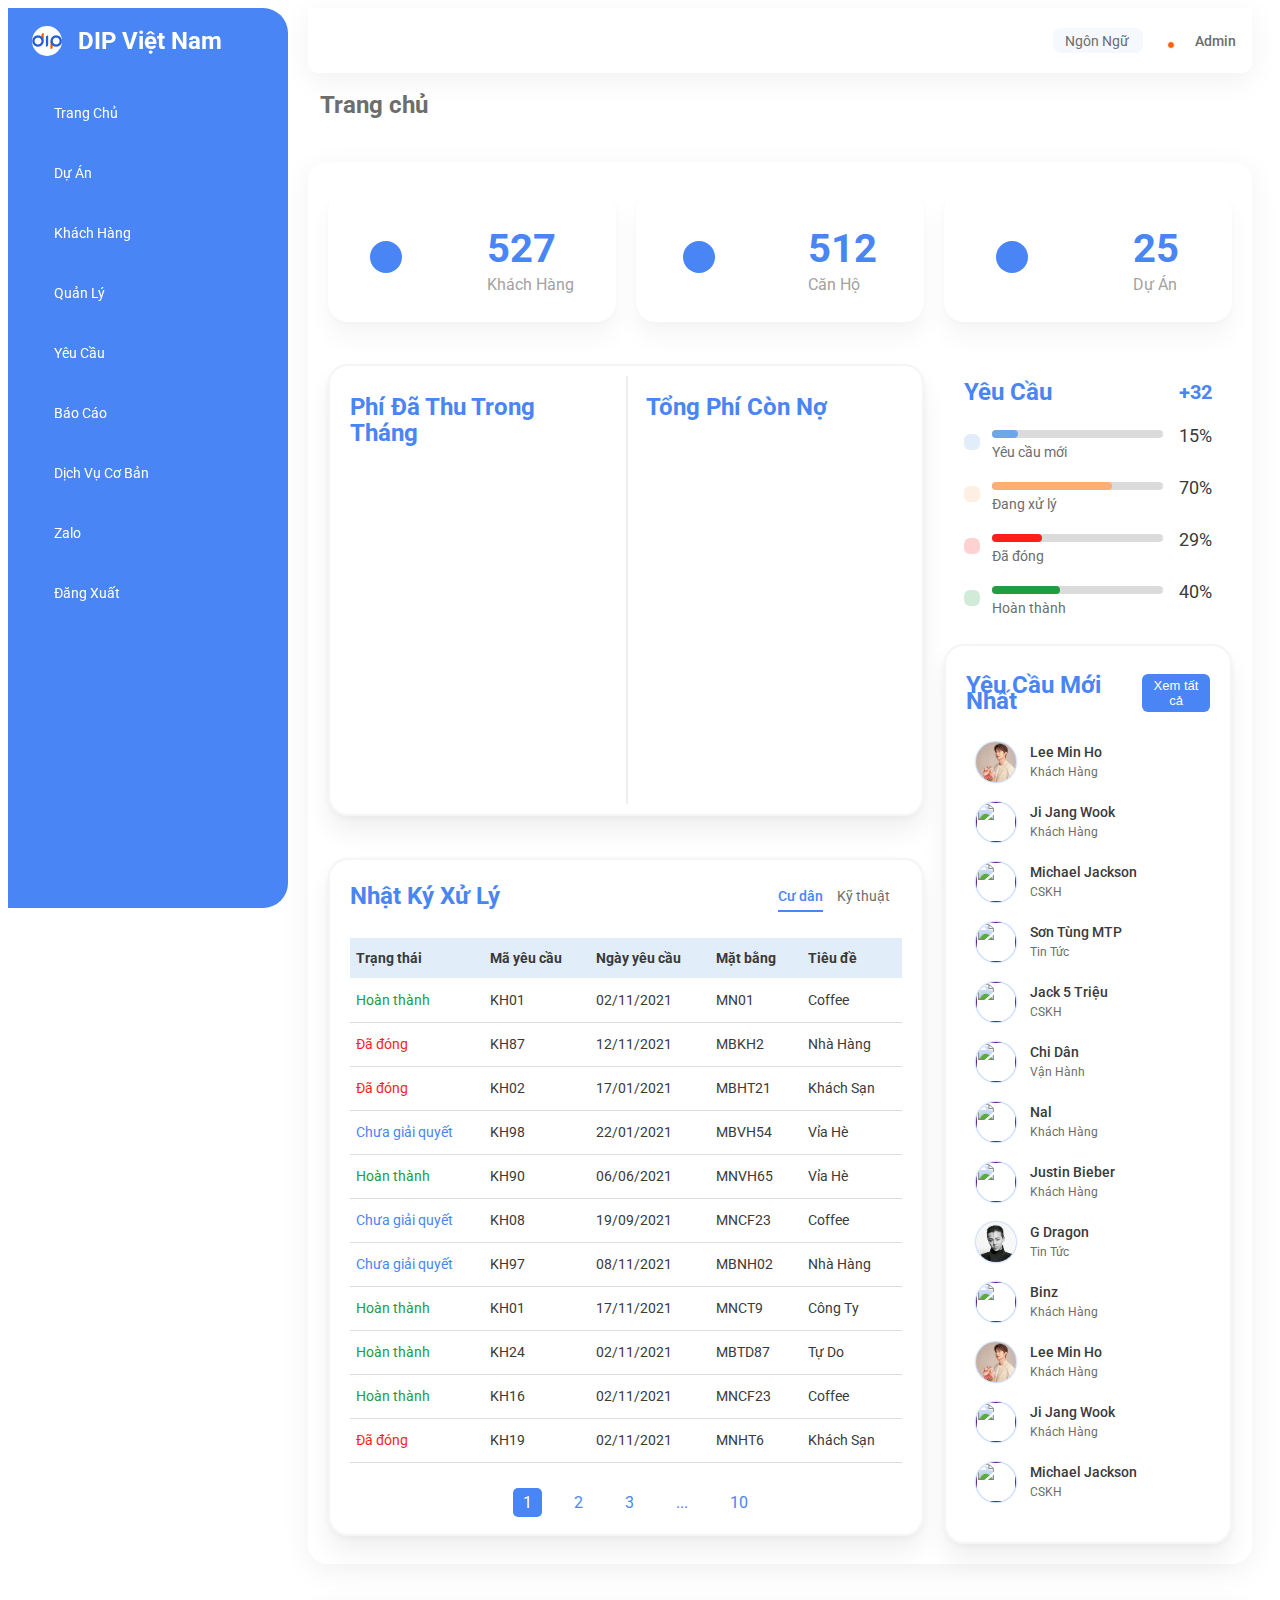
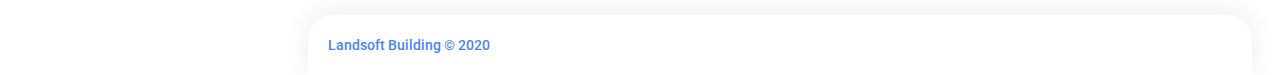
==== commit d10c618d: "DipVN" ====
--- a/index.html
+++ b/index.html
@@ -7,23 +7,27 @@
     <link rel="stylesheet" href="https://cdnjs.cloudflare.com/ajax/libs/normalize/8.0.1/normalize.min.css"
         integrity="sha512-NhSC1YmyruXifcj/KFRWoC561YpHpc5Jtzgvbuzx5VozKpWvQ+4nXhPdFgmx8xqexRcpAglTj9sIBWINXa8x5w=="
         crossorigin="anonymous" referrerpolicy="no-referrer" />
+        <link rel="shortcut icon" href="https://demobuilding.dip.vn/DL/img/logo-ico-dip.png">
     <link rel="stylesheet" href="./assets/css/base.css">
     <link rel="stylesheet" href="./assets/css/main.css">
+    <link rel="stylesheet" href="./assets/css/responsive.css">
     <link rel="stylesheet" href="./assets/fonts/fontawesome-free-5.15.4-web/css/all.min.css">
     <link rel="stylesheet" href="./assets/fonts/themify-icons/themify-icons.css">
     <link href="https://fonts.googleapis.com/css2?family=Roboto:wght@300;400;500;700&display=swap" rel="stylesheet">
     <script type="module" src="https://unpkg.com/ionicons@5.5.2/dist/ionicons/ionicons.esm.js"></script>
-<script nomodule src="https://unpkg.com/ionicons@5.5.2/dist/ionicons/ionicons.js"></script>
-    <title>DIP MienTrung</title>
+    <script nomodule src="https://unpkg.com/ionicons@5.5.2/dist/ionicons/ionicons.js"></script>
+    <script src="https://cdn.jsdelivr.net/npm/chart.js"></script>
+    <title>Cổng thông tin quản lý dự án</title>
 </head>
 <body>
     <div id="container">
         <!-- Header Slider-Bar -->
+        <div class="overlay"></div>
         <nav class="header_sliderbar">
             <!-- Header Logo -->
             <a href="" class="header_logo">
                 <span class="header_logo-img-wrap"><div class="header_logo-img" style="background-image: url(./assets/img/logo.jpg);"></div></span>
-                <div class="header_logo-name">DIP Miền Trung</div>
+                <div class="header_logo-name">DIP Việt Nam</div>
             </a>
             <!-- Header Slider-Bar List -->
             <ul class="header_sliderbar-list">
@@ -47,7 +51,7 @@
                     </label>
                 </li>
                 <li class="header_sliderbar-item">
-                    <a href="#" class="header_sliderbar-item-link">
+                    <a href="./customer.html" class="header_sliderbar-item-link">
                         <ion-icon class="header_sliderbar-item-icon" name="people-outline"></ion-icon>
                         <div class="header_sliderbar-item-label">
                             Khách Hàng
@@ -55,7 +59,7 @@
                     </a>
                 </li>
                 <li class="header_sliderbar-item">
-                    <a href="#" class="header_sliderbar-item-link">
+                    <a href="./manager.html" class="header_sliderbar-item-link">
                         <ion-icon class="header_sliderbar-item-icon" name="book-outline"></ion-icon>
                         <div class="header_sliderbar-item-label">
                             Quản Lý
@@ -63,7 +67,7 @@
                     </a>
                 </li>
                 <li class="header_sliderbar-item">
-                    <a href="#" class="header_sliderbar-item-link">
+                    <a href="./request.html" class="header_sliderbar-item-link">
                         <ion-icon class="header_sliderbar-item-icon" name="id-card-outline"></ion-icon>
                         <div class="header_sliderbar-item-label">
                             Yêu Cầu
@@ -71,7 +75,7 @@
                     </a>
                 </li>
                 <li class="header_sliderbar-item">
-                    <a href="#" class="header_sliderbar-item-link">
+                    <a href="./report.html" class="header_sliderbar-item-link">
                         <ion-icon class="header_sliderbar-item-icon" name="clipboard-outline"></ion-icon>
                         <div class="header_sliderbar-item-label">
                             Báo Cáo
@@ -79,7 +83,7 @@
                     </a>
                 </li>
                 <li class="header_sliderbar-item">
-                    <a href="#" class="header_sliderbar-item-link">
+                    <a href="./service.html" class="header_sliderbar-item-link">
                         <ion-icon class="header_sliderbar-item-icon" name="help-circle-outline"></ion-icon>
                         <div class="header_sliderbar-item-label">
                             Dịch Vụ Cơ Bản
@@ -87,7 +91,7 @@
                     </a>
                 </li>
                 <li class="header_sliderbar-item">
-                    <a href="#" class="header_sliderbar-item-link">
+                    <a href="./zalo.html" class="header_sliderbar-item-link">
                         <ion-icon class="header_sliderbar-item-icon" name="chatbubbles-outline"></ion-icon>
                         <div class="header_sliderbar-item-label">
                             Zalo
@@ -126,7 +130,7 @@
                         <!-- Header User -->
                         <li class="header_topbar-item header_topbar-user">
                             <ion-icon class="header_topbar-user-icon" name="person-outline"></ion-icon>
-                            <span class="header_topbar-user-name">ADMIN</span>
+                            <span class="header_topbar-user-name">Admin</span>
                         </li>
                     </ul>
                 </nav>
@@ -136,24 +140,17 @@
                     <div class="header_pagebar-name">
                         Trang chủ
                     </div>
-                    <!-- Header PageBar-list -->
-                    <ul class="header_pagebar-list">
-                        <li class="header_pagebar-item header_pagebar-item--current"><a href="" class="header_pagebar-link">Dự án</a></li>
-                        <li class="header_pagebar-item"><a href="" class="header_pagebar-link">Khách hàng</a></li>
-                        <li class="header_pagebar-item"><a href="" class="header_pagebar-link">Quản lý</a></li>
-                        <li class="header_pagebar-item"><a href="" class="header_pagebar-link">Yêu cầu</a></li>
-                    </ul>
                 </div>  
             </div>
 
             <!--Main Body -->
-            <div class="body">
+            <div class="body showpage">
                 <div class="grid">
                      <!-- Body Data-Table (Khách Hàng, Dự Án, Căn Hộ  -->
                     <div class="home_cart">
                         <div class="row">
-                            <div class="col l-4 m-12 c-12">
-                                <a href="" class="body_data-table">
+                            <div class="col l-4 m-6 c-12">
+                                <a href="./customer.html" class="body_data-table">
                                     <div class="body_data-table-icon">
                                         <ion-icon name="people-outline"></ion-icon>
                                     </div>
@@ -167,8 +164,8 @@
                                     </div>
                                 </a>
                             </div>
-                            <div class="col l-4 m-12 c-12">
-                                <a href="" class="body_data-table">
+                            <div class="col l-4 m-6 c-12">
+                                <a href="./premises.html" class="body_data-table">
                                     <div class="body_data-table-icon">
                                         <ion-icon name="business-outline"></ion-icon>
                                     </div>
@@ -182,8 +179,8 @@
                                     </div>
                                 </a>
                             </div>
-                            <div class="col l-4 m-12 c-12">
-                                <a href="" class="body_data-table">
+                            <div class="col l-4 m-6 c-12">
+                                <a href="./project.html" class="body_data-table">
                                     <div class="body_data-table-icon">
                                         <ion-icon name="stats-chart-outline"></ion-icon>
                                     </div>
@@ -200,11 +197,11 @@
                         </div>
                     </div>
                     <div class="row">
-                        <div class="col l-8">
+                        <div class="col l-8 m-12">
                             <!-- Body Fee -->
                             <div class="body_fee">
                                 <div class="row">
-                                    <div class="col l-6">
+                                    <div class="col l-6 m-6">
                                         <div class="body_fee-item body_fee-item-separator">
                                             <div class="body_fee-heading">
                                                 <h3 class="body_fee-heading-name">
@@ -215,64 +212,11 @@
                                                 </div>
                                             </div>
                                             <div class="body_fee-data">
-                                                <div class="body_fee-data-piechart">                                                  
-                                                    &emsp;&emsp;<svg  width="256" height="256" viewBox="0 0 256 256" fill="none" xmlns="http://www.w3.org/2000/svg">
-                                                        <circle cx="128" cy="128" r="128" fill="#E6E5E6"/>
-                                                        <path d="M238.328 63.1015C251.67 85.7839 257.697 112.028 255.588 138.259C253.479 164.49 243.336 189.434 226.541 209.693C209.745 229.952 187.114 244.542 161.728 251.476C136.342 258.411 109.436 257.352 84.6738 248.444L128 128L238.328 63.1015Z" fill="#007AFF"/>
-                                                        <path d="M37.4903 37.4903C51.463 23.5176 68.4811 12.9697 87.2113 6.67283C105.942 0.375952 125.875 -1.49888 145.451 1.19521C165.027 3.8893 183.713 11.0791 200.046 22.2015C216.379 33.3239 229.915 48.0768 239.594 65.3044L128 128L37.4903 37.4903Z" fill="#9013FE"/>
-                                                        <path d="M85.7981 248.843C68.8847 242.936 53.3996 233.545 40.3445 221.277L128 128L85.7981 248.843Z" fill="#FB8832"/>
-                                                    </svg>
-                                                </div>
-                                                <div class="body_fee-data-desc-wrap">
-                                                    <div class="row">
-                                                        <div class="col l-4">
-                                                            <p class="body_fee-data-desc">
-                                                                <svg width="8" height="8" viewBox="0 0 8 8" fill="none" xmlns="http://www.w3.org/2000/svg">
-                                                                    <circle cx="4" cy="4" r="4" fill="#007AFF"/>
-                                                                </svg>&ensp;
-                                                                Tiền thuê
-                                                            </p>
-                                                            <p class="body_fee-data-desc">
-                                                                <svg width="8" height="8" viewBox="0 0 8 8" fill="none" xmlns="http://www.w3.org/2000/svg">
-                                                                    <circle cx="4" cy="4" r="4" fill="#23bfaa"/>
-                                                                </svg>&ensp;
-                                                                Tiền xe
-                                                            </p>
-                                                        </div>
-                                                        <div class="col l-4">
-                                                            <p class="body_fee-data-desc">
-                                                                <svg width="8" height="8" viewBox="0 0 8 8" fill="none" xmlns="http://www.w3.org/2000/svg">
-                                                                    <circle cx="4" cy="4" r="4" fill="#fb8832"/>
-                                                                </svg>&ensp;
-                                                                Tiền điện
-                                                            </p>
-                                                            <p class="body_fee-data-desc">
-                                                                <svg width="8" height="8" viewBox="0 0 8 8" fill="none" xmlns="http://www.w3.org/2000/svg">
-                                                                    <circle cx="4" cy="4" r="4" fill="#e6e5e6"/>
-                                                                </svg>&ensp;
-                                                                Phí vệ sinh
-                                                            </p>
-                                                        </div>
-                                                        <div class="col l-4">
-                                                            <p class="body_fee-data-desc">
-                                                                <svg width="8" height="8" viewBox="0 0 8 8" fill="none" xmlns="http://www.w3.org/2000/svg">
-                                                                    <circle cx="4" cy="4" r="4" fill="#fef620" />
-                                                                </svg>&ensp;
-                                                                Tiền nước
-                                                            </p>
-                                                            <p class="body_fee-data-desc">
-                                                                <svg width="8" height="8" viewBox="0 0 8 8" fill="none" xmlns="http://www.w3.org/2000/svg">
-                                                                    <circle cx="4" cy="4" r="4" fill="#9013fe"/>
-                                                                </svg>&ensp;
-                                                                Phí quản lý
-                                                            </p>
-                                                        </div>
-                                                    </div>
-                                                </div>
-                                            </div>
-                                        </div>
-                                    </div>
-                                    <div class="col l-6">
+                                                <canvas id="chart-fee-home1"></canvas>
+                                            </div>
+                                        </div>
+                                    </div>
+                                    <div class="col l-6 m-6">
                                         <div class="body_fee-item">
                                             <div class="body_fee-heading">
                                                 <h3 class="body_fee-heading-name">
@@ -283,60 +227,7 @@
                                                 </div>
                                             </div>
                                             <div class="body_fee-data">
-                                                <div class="body_fee-data-piechart">                                                  
-                                                    &emsp;&emsp;<svg width="256" height="256" viewBox="0 0 256 256" fill="none" xmlns="http://www.w3.org/2000/svg">
-                                                        <circle cx="128" cy="128" r="94" fill="#9B51E0"/>
-                                                        <path d="M238.328 63.1015C251.67 85.7839 257.697 112.028 255.588 138.259C253.479 164.49 243.336 189.434 226.541 209.693C209.745 229.952 187.114 244.542 161.728 251.476C136.342 258.411 109.436 257.352 84.6738 248.444L128 128L238.328 63.1015Z" fill="#FB8832"/>
-                                                        <path d="M48.804 48.804C60.8952 36.7129 75.5944 27.5508 91.7747 22.0201C107.955 16.4895 125.187 14.7371 142.15 16.8974C159.112 19.0576 175.355 25.0732 189.632 34.4828C203.91 43.8925 215.843 56.4464 224.518 71.1822L128 128L48.804 48.804Z" fill="#007AFF"/>
-                                                        <path d="M91.0733 233.738C76.2741 228.569 62.7247 220.352 51.3015 209.617L128 128L91.0733 233.738Z" fill="#E6E5E6"/>
-                                                    </svg>
-                                                </div>
-                                                <div class="body_fee-data-desc-wrap">
-                                                    <div class="row">
-                                                        <div class="col l-4">
-                                                            <p class="body_fee-data-desc">
-                                                                <svg width="8" height="8" viewBox="0 0 8 8" fill="none" xmlns="http://www.w3.org/2000/svg">
-                                                                    <circle cx="4" cy="4" r="4" fill="#007AFF"/>
-                                                                </svg>&ensp;
-                                                                Tiền thuê
-                                                            </p>
-                                                            <p class="body_fee-data-desc">
-                                                                <svg width="8" height="8" viewBox="0 0 8 8" fill="none" xmlns="http://www.w3.org/2000/svg">
-                                                                    <circle cx="4" cy="4" r="4" fill="#23bfaa"/>
-                                                                </svg>&ensp;
-                                                                Tiền xe
-                                                            </p>
-                                                        </div>
-                                                        <div class="col l-4">
-                                                            <p class="body_fee-data-desc">
-                                                                <svg width="8" height="8" viewBox="0 0 8 8" fill="none" xmlns="http://www.w3.org/2000/svg">
-                                                                    <circle cx="4" cy="4" r="4" fill="#fb8832"/>
-                                                                </svg>&ensp;
-                                                                Tiền điện
-                                                            </p>
-                                                            <p class="body_fee-data-desc">
-                                                                <svg width="8" height="8" viewBox="0 0 8 8" fill="none" xmlns="http://www.w3.org/2000/svg">
-                                                                    <circle cx="4" cy="4" r="4" fill="#e6e5e6"/>
-                                                                </svg>&ensp;
-                                                                Phí vệ sinh
-                                                            </p>
-                                                        </div>
-                                                        <div class="col l-4">
-                                                            <p class="body_fee-data-desc">
-                                                                <svg width="8" height="8" viewBox="0 0 8 8" fill="none" xmlns="http://www.w3.org/2000/svg">
-                                                                    <circle cx="4" cy="4" r="4" fill="#fef620" />
-                                                                </svg>&ensp;
-                                                                Tiền nước
-                                                            </p>
-                                                            <p class="body_fee-data-desc">
-                                                                <svg width="8" height="8" viewBox="0 0 8 8" fill="none" xmlns="http://www.w3.org/2000/svg">
-                                                                    <circle cx="4" cy="4" r="4" fill="#9013fe"/>
-                                                                </svg>&ensp;
-                                                                Phí quản lý
-                                                            </p>
-                                                        </div>
-                                                    </div>
-                                                </div>
+                                                <canvas id="chart-fee-home2"></canvas>
                                             </div>
                                         </div>
                                     </div>
@@ -349,8 +240,8 @@
                                         Nhật Ký Xử Lý
                                     </h3>
                                     <span class="body_diaryjob-switch">
-                                        <a href="" class="body_diaryjob-switch-link body_diaryjob-switch--current">Cư dân</a>
-                                        <a href="" class="body_diaryjob-switch-link">Kỹ thuật</a>
+                                        <a href="#" class="body_diaryjob-switch-link body_diaryjob-switch--current">Cư dân</a>
+                                        <a href="#" class="body_diaryjob-switch-link">Kỹ thuật</a>
                                     </span>
                                 </div>
                                 <table class="body_diaryjob-table">
@@ -681,17 +572,6 @@
                                             </div>
                                         </a>
                                     </li>
-                                    <li class="body_newrequest-item">
-                                        <a href="" class="body_newrequest-item-link">
-                                            <img src="https://event.mediacdn.vn/2020/8/14/st-15973999489741584015103.jpg" alt="" class="body_newrequest-item-avatar">
-                                            <div class="body_newrequest-item-info">
-                                                <p class="body_newrequest-item-name">Sơn Tùng MTP</p>
-                                                <span class="body_newrequest-item-department">
-                                                    Tin Tức
-                                                </span>
-                                            </div>
-                                        </a>
-                                    </li> 
                                 </ul>
                             </div>
                         </div>
@@ -714,6 +594,6 @@
     </div>
 
     <!-- Javascript -->
-    <script src="./assets/javascript/main.js"></script>
+    <script src="./assets/javascript/home.js"></script>
 </body>
 </html>--- a/assets/css/base.css
+++ b/assets/css/base.css
@@ -1,5 +1,5 @@
 :root {
-    --primary-color: #6699f7;
+    --primary-color:#4985F5;
     --orange-color: #f66210;
     --text-color: #3a3a3a;
     --sub-text-color: #6d6d6d;
@@ -25,45 +25,20 @@
     box-sizing: border-box;
 }
 
+#container{
+    background-color: var(--white-color);
+}
 
 /* Overlay */
 .overlay {
     position: fixed;
+    z-index: 1;
     top: 0;
     bottom: 0;
     left: 0;
     right: 0;
     display: none;
-}
-
-/* Background Color */
-.bg--special {
-    background: linear-gradient(0deg, rgba(255, 255, 255, 0.8), rgba(255, 255, 255, 0.8)),
-    linear-gradient(0deg, #4985F5, #4985F5);
-}
-
-.bg--blue {
-    background: linear-gradient(0deg, rgba(255, 255, 255, 0.4), rgba(255, 255, 255, 0.4)),
-    linear-gradient(0deg, #4671F6, #4671F6);
-}
-
-.bg--red {
-    background: linear-gradient(0deg, rgba(255, 255, 255, 0.4), rgba(255, 255, 255, 0.4)),
-    linear-gradient(0deg, #F54949, #F54949);
-}
-
-.bg--green {
-    background-color: #59e967;
-}
-
-.bg--violet {
-    background: linear-gradient(0deg, rgba(255, 255, 255, 0.4), rgba(255, 255, 255, 0.4)),
-    linear-gradient(0deg, #BE49F5, #BE49F5);
-}
-
-.bg--orange {
-    background: linear-gradient(0deg, rgba(255, 255, 255, 0.2), rgba(255, 255, 255, 0.2)),
-    linear-gradient(0deg, #fcb024, #fcb024);
+    background-color: rgba(0, 0, 0, 0.2);
 }
 
 /* scrollbar size */
@@ -92,6 +67,9 @@
   }
 
 /* Separator */
+.separator {
+    position: relative;
+}
 .separator::before {
     content: "";
     position: absolute;
@@ -102,13 +80,110 @@
     right: 0;
 }
 
+.separator--dashed {
+    position: relative;
+}
+.separator--dashed::before {
+    content: "";
+    position: absolute;
+    display: block;
+    height: 100%;
+    border-right: 2px dashed #bebebe;
+    top: 0;
+    right: 0;
+}
+
+/* Select Options */
+.select-options {
+    position: relative;
+    padding: 8px 16px;
+    width: 210px;
+    max-height: 100px;
+    border-radius: 10px;
+    background-color: #f7fbff;
+}
+
+.select-options select {
+    display: none; /*hide original SELECT element:*/
+  }
+  
+  .select-selected {
+    display: flex;
+    align-items: center;
+    width: 100%;
+    height: 100%;
+    color: var(--text-color);
+    font-size: 1.4rem;
+    text-overflow: ellipsis;
+    white-space: nowrap;
+    cursor: pointer;
+    user-select: none;
+    overflow: hidden;
+    }
+  
+  /*style the arrow inside the select element:*/
+  .select-selected:after {
+    position: absolute;
+    content: "";
+    top: 40%;
+    right: 16px;
+    width: 0;
+    height: 0;
+    border: 6px solid transparent;
+    border-color: var(--text-color) transparent transparent transparent;
+  }
+  
+  .select-selected.select-arrow-active:after {
+    border-color: transparent transparent var(--text-color) transparent;
+    top: 20%;
+  }
+  
+
+  .select-items div {
+    color: var(--text-color);
+    font-size: 1.4rem;
+    padding: 12px 16px;
+    border: 1px solid transparent;
+    border-color: transparent transparent #e0e8ff transparent;
+    cursor: pointer;
+    user-select: none;
+    transition: 0.5s;
+  }
+
+  .select-items div:last-child{
+      border: none; 
+  }
+  
+  .select-items {
+    position: absolute;
+    max-height: 172px;
+    overflow: auto;
+    top: 100%;
+    left: 0;
+    right: 0;
+    z-index: 99;
+    border-radius: 0 0 4px 4px;
+    border-width: 0 1px 1px 1px;
+    border-style: solid;
+    border-color: #e0e8ff;
+    padding: 5px 0 5px 7px;
+    background-color: var(--white-color);
+  }
+  
+  .select-hide {
+    display: none;
+  }
+  
+  .select-items div:hover, .same-as-selected {
+    background-color: rgba(149, 189, 236, 0.09);
+  }
 
 /* Button */
 .btn {
+    min-width: 90px;
     --height: 36px;
     height: var(--height);
     line-height: var(--height);
-    min-width: 90px;
     border-radius: 5px;
     border: none;
     padding: 0;
@@ -132,18 +207,40 @@
     text-decoration: none;
 }
 
+.btn-tools-wrap {
+    flex: 1;
+    display: flex;
+    align-items: center;
+    justify-content: right;
+}
+
 .btn-tools {
-    display: flex;
-    align-items: center;
-}
-
-.btn-tools-link {
+    position: relative;
     margin-right: 10px;
     text-decoration: none;
     color: var(--white-color);
 }
-.btn-tools-link:hover {
-    opacity: 0.7;
+
+.btn-tools-filter,
+.btn-tools-filter path {
+    color: var(--sub-text-color);
+    background-color: rgba(143, 185, 236, 0.09);
+    stroke: var(--sub-text-color);
+    border: 1px solid #e4e4e4;
+}
+.btn-tools-filter:hover {
+    background-color: #e4e4e4;
+}
+
+.btn-tools-add,
+.btn-tools-add path {
+    color: var(--primary-color);
+    background-color: rgba(143, 185, 236, 0.09);
+    stroke: var(--primary-color);
+    border: 1px solid #e0e8ff;
+}
+.btn-tools-add:hover {
+    background-color: #e0e8ff;
 }
 
 .btn-tools-edit,
@@ -175,6 +272,36 @@
     margin-right: 5px;
 }
 
+.btn-icon--search path{
+    stroke: rgb(85, 140, 243);
+}
+.btn-icon--load path{
+    stroke: var(--sub-text-color);
+}
+.btn-icon--add path{
+    stroke: #4b78ff;
+}
+.btn-icon--edit path{
+    stroke: #59e967;
+}
+.btn-icon--save path{
+    stroke: #6e93ff;
+}
+.btn-icon--delete path{
+    stroke: #ff6969;
+}
+.btn-icon--check {
+    align-items: center;
+    width: 100%;
+    height: 100%;
+    fill: var(--primary-color);
+    display: none;
+}
+.btn-icon--check path {
+    stroke: var(--white-color);
+}
+
+
 /* Icon */
 
 .icon-arrow {
@@ -184,20 +311,20 @@
 
 /* search */
 .search-card {
+    flex: 1;
     display: flex;
     align-items: center;
     background-color: var(--white-color);
-    width: 30%;
+    max-width: 270px;
     height: 36px;
+    margin-right: 15px;
     border: 1px solid rgba(73, 133, 245, 0.3);
     border-radius: 10px;
-    padding: 4px;
+    padding: 10px;
 }
 
 .search-card-icon {
-    color: var(--primary-color);
-    font-size: 1.6rem;
-    padding: 0 5px;
+    margin: 0 5px;
 }
 
 .search-card-input {
@@ -207,6 +334,11 @@
     outline: none;
     font-size: 1.4rem;
     background-color: transparent;
+}
+
+.search-card-input::placeholder {
+    font-size: 1.4rem;
+    color: var(--sub-text-color);
 }
 
 /* Dropdown Card */
@@ -280,6 +412,10 @@
 }
 
 /* Category */
+.category {
+    height: 95%;
+}
+
 .category_heading-name {
     font-size: 1.8rem;
     color: var(--sub-text-color);
@@ -292,24 +428,21 @@
 }
 
 .category-item {
-    width: 90%;
+    width: 92%;
     border-radius: 8px;
+    display: flex;
+    align-items: center;
+    padding: 10px;
+    cursor: pointer;
 }
 
 .category-item--active {
-    background-color: rgba(143, 185, 236, 0.2);
+    background-color: rgba(143, 185, 236, 0.1);
 }
 
 .category-item:hover {
     border-radius: 8px;
     background-color: rgba(143, 185, 236, 0.07);
-}
-
-.category-item-link {
-    text-decoration: none;
-    display: flex;
-    align-items: center;
-    padding: 10px;
 }
 
 .category-item-link-icon {
@@ -331,26 +464,58 @@
     font-size: 1.6rem;
 }
 
+.category-selects {
+    width: 90%;
+    margin-top: 20px;
+    border-radius: 8px;
+    padding: 20px;
+    background-color: rgba(143, 185, 236, 0.1);
+}
+
+.category-selects-heading {
+    margin: 0 0 10px;
+    font-size: 1.6rem;
+    font-weight: 400;
+    color: var(--sub-text-color);
+}
+
+.category-selects-options {
+    background-color: #e0ebf9;
+    height: 42px;
+    margin-bottom: 10px;
+}
+
+.category-selects-btn {
+    margin-top: 20px;
+    box-shadow: 0px 7px 30px rgb(192, 225, 255, 0.8);
+    color: var(--white-color);
+    background-color: var(--primary-color);
+}
+
+.category-selects-btn:hover {
+    background-color: rgb(51, 156, 255);
+    color: var(--white-color);
+}
+
 
 
 /* Table */
 .table {
-    overflow: hidden;
     border-collapse: collapse;
     background-color: var(--white-color);
     width: 100%;
-    max-height: 478px;
 }
 
 .table-field-row {
-    background-color: rgba(143, 185, 236, 0.2);
+    background-color: var(--primary-color);
 }
 
 .table-field-col {
     padding: 12px 17px 12px 6px;
     font-size: 1.4rem;
+    font-weight: 400;
     text-align: left;
-    color: var(--text-color);
+    color: var(--white-color);
     text-overflow: ellipsis;
     white-space: nowrap;
 }
@@ -383,33 +548,18 @@
 }
 
 .table-value-col-check {
-    width: 15px;
-    height: 15px;
-    display: block;
+    width: 16px;
+    height: 16px;
+    display: flex;
+    align-items: center;
+    justify-content: center;
     border: 1px solid var(--primary-color);
     border-radius: 3px;
 }
 
-.table-value-col-wrap {
-    display: flex;
-    justify-content: space-between;
-}
-
-.table-value-col-info  {
-    font-size: 1.4rem;
-    color: var(--text-color);
-}
-
-
-.table-value-col-dropdown {
-    position: relative; 
-    cursor: pointer;
-}
-
-.table-value-col-icon {
-    width: 14px;
-    height: 14px;
-    margin: 0 5px;
+.table-value-col-select-options {
+    height: 32px;
+    box-shadow: 0px 1px 1px rgba(0, 0, 0, 0.08);
 }
 
 .table-value-col-tools {
@@ -429,31 +579,12 @@
     align-items: center;
 }
 
-.table-value-col-status--successful {
-    color: #59e967;
-}
-
-.table-value-col-status--processing {
-    color: #fcb024;
-}
-
-
-
-
 /* Pagination */
-.pagination-list {
-    margin: 20px 0 0;
-    padding: 0;
-    list-style: none;
-    display: flex;
-    justify-content: right;
-    align-items: center;
-}
 
 .pagination {
     margin: 20px 0 0;
     display: flex;
-    justify-content: right;
+    justify-content: center;
     align-items: center;
     list-style: none;
 }
@@ -486,9 +617,10 @@
     cursor: default;
 }
 
-/* Modal */
-.modal {
+/* From */
+.frm {
     position: fixed;
+    z-index: 1;
     top: 0;
     right: 0;
     bottom: 0;
@@ -499,62 +631,157 @@
     align-items: center;
 }
 
-.modal-container {
-    width: 700px;
-    min-height: 500px;
-}
-
-.modal-header {
+.frm__container {
+    max-width: 1058px;
+    min-height: 616px;
+    border-radius: 12px;
+    background-color: #F9F9F9;
+}
+
+.frm__header {
     height: 50px;
-    border-top-left-radius: 8px;
-    border-top-right-radius: 8px;
-    background-color: rgba(143, 185, 236);
-}
-
-.modal-header-heading {
-    padding: 0 15px;
+    border-radius: 12px;
+    padding: 0 25px;
+    background-color: var(--white-color);
+    display: flex;
+    align-items: center;
+}
+
+.frm__header-heading {
+    width: 100%;
+    margin: 0;
     font-size: 2.2rem;
+    font-weight: 500;
     line-height: 50px;
-    color: var(--white-color);
-}
-
-.modal-body {
+    color: var(--primary-color);
+}
+
+.frm__header-close {
+    width: 26px;
+    height: 26px;
+    cursor: pointer;
+}
+
+.frm__header-close:hover {
+    opacity: 0.8;
+}
+
+.frm__body {
     width: 100%;
     padding: 15px;
-    display: flex;
-    flex-wrap: wrap;
-    background-color: var(--white-color);
-}
-
-.modal-input-wrap {
-    width: 50%;
-    padding: 10px 10px;
+    background-color: #F9F9F9;
+}
+
+.frm__body-input-component {
+    width: 100%;
+    padding: 5px 30px;
     display: flex;
     align-items: center;
 }
 
-.modal-label {
-    min-width: 50px;
+.frm__body-label {
+    min-width: 150px;
     margin-right: 2px;
     font-size: 1.5rem;
-    color: var(--sub-text-color);
-}
-
-.modal-input {
+    color: var(--text-color);
+    font-weight: 500;
+}
+
+.frm__body-input {
     width: 100%;
-    height: 35px;
-    border-radius: 4px;
-    padding-left: 5px   ;
+    height: 50px;
+    border-radius: 12px;
+    padding: 0 14px;
     outline: none;
-    border: 1px solid rgb(202, 226, 255);
+    border: none;
+    box-shadow: 0px 7px 24px rgba(0, 0, 0, 0.08);
     font-size: 1.4rem;
     color: var(--text-color);
-}
-
-.modal-footer {
-
-}
-
+    background-color: var(--white-color);
+}
+::placeholder {
+    color: var(--text-color);
+}
+
+.frm__body-input-double {
+    display: flex;
+    width: 100%;
+}
+
+.frm__body-input-1 {
+    width: 100%;
+    height: 50px;
+    margin-right: 10px;
+    border-radius: 12px;
+    outline: none;
+    border: none;
+    padding: 0 10px 0 14px;
+    box-shadow: 0px 7px 24px rgba(0, 0, 0, 0.08);
+    font-size: 1.4rem;
+    color: var(--text-color);
+    background-color: var(--white-color);
+}
+
+.frm__body-input-2 {
+    width: 100%;
+    height: 50px;
+    border-radius: 12px;
+    outline: none;
+    border: none;
+    box-shadow: 0px 7px 24px rgba(0, 0, 0, 0.08);
+    font-size: 1.4rem;
+    color: var(--text-color);
+    background-color: var(--white-color);
+}
+
+.frm__body-note {
+    width: 100%;
+    height: 100px;
+    border-radius: 12px;
+    margin:40px 40px 0;
+    padding: 10px;
+    outline: none;
+    border: none;
+    box-shadow: 0px 7px 24px rgba(0, 0, 0, 0.08);
+    font-size: 1.4rem;
+    color: var(--text-color);
+    background-color: var(--white-color);
+}
+
+.frm__footer {
+    display: flex;
+    justify-content: center;
+    margin: 15px 0 20px;
+}
+
+.frm__footer-btn {
+    width: 130px;
+    background: var(--primary-color);
+    color: var(--white-color);
+    font-size: 1.4rem;
+    font-weight: 500;
+    box-shadow: 0px 4px 10px rgba(0, 0, 0, 0.3);
+    border-radius: 12px;
+}
+
+.frm__footer-btn:hover {
+    background-color: #e0e8ff;
+    color: var(--primary-color);
+}
+
+.disabled {
+    background-color: #f5f5f5;
+    border: none;
+}
+
+.show-frm {
+    display: flex;
+}
+
+/* Show */
+.btn-icon--check.show {
+    display: block;
+}
 
 /* Responsive */
 .grid {
@@ -1175,4 +1402,200 @@
         to {
             opacity: var(--growth-to);
         }
-    }+    }
+
+/* One-Page Table */
+.data-sheet {
+    display: none;
+}
+
+.customer-list_table,
+.customer-group_table,
+.customer-type_table {
+    display: none;
+}
+
+/* Select Option */
+.select--options2 {
+    display: none;
+}
+
+.show-select-options {
+    display: block;
+}
+.show {
+    display: block;
+}
+
+/* Background Color */
+.bg--special {
+    background: linear-gradient(0deg, rgba(255, 255, 255, 0.8), rgba(255, 255, 255, 0.8)),
+    linear-gradient(0deg, #4985F5, #4985F5);
+}
+.color--special {
+    color: #6E9AED;
+}
+
+.bg--blue {
+    background: var(--primary-color);
+}
+.color--blue {
+    color: #4375D3;
+}
+
+.bg--red {
+    background: linear-gradient(0deg, rgba(255, 255, 255, 0.4), rgba(255, 255, 255, 0.4)),
+    linear-gradient(0deg, #ff0000, #ff0000);
+}
+.color--red {
+    color: #f75c5c;
+}
+
+.bg--green {
+    background-color: #06d103;
+}
+.color--green {
+    color: #06d103;
+}
+
+.bg--violet {
+    background-color: #a06cd5;
+}
+.color--violet {
+    color: #a06cd5;
+}
+
+.bg--orange {
+    background: #fb8500;
+}
+.color--orange {
+    color: #fb8500;
+}
+
+/* Screen */
+.screen {
+    z-index: 1;
+    position: fixed;
+    display: none;
+    top: 0;
+    left: 0;
+    right: 0;
+    bottom: 0;
+}
+
+/* Table-Filter */
+
+.table-filter {
+    position: absolute;
+    display: none;
+    z-index: 2;
+    top: calc(100% + 16px);
+    right: 0;
+    width: 300px;
+    min-height: 160px;
+    background-color: var(--white-color);
+    border-radius: 10px;
+    box-shadow: 0px 7px 30px rgb(0 0 0 / 8%);
+    animation: FadeIn linear .3s;
+}
+
+.table-filter::after {
+    content: "";
+    position: absolute;
+    top: -26px;
+    right: 18px;
+    display: block;
+    border-style: solid;
+    border-width: 15px 20px;
+    border-color: transparent transparent var(--white-color) transparent;
+}
+
+.table-filter-heading {
+    font-size: 1.8rem;
+    text-align: center;
+    color: var(--primary-color);
+}
+
+.table-filter__body {
+    margin-bottom: 4px;
+    padding: 0 20px;
+}
+
+.table-filter__body-input {
+    width: 100%;
+    height: 36px;
+    font-size: 1.4rem;
+    margin: 10px 0;
+    border: 1px solid rgba(73, 133, 245, 0.3);
+    border-radius: 6px;
+    padding: 0 10px;
+    outline: none;
+}
+
+.table-filter__footer {
+    display: flex;
+    align-items: center;
+    justify-content: center;
+    padding: 17px 0;
+}
+
+.table-filter-btn {
+    margin: 0 10px;
+    display: flex;
+    align-items: center;
+    justify-content: center;
+    width: 85px;
+    height: 32px;
+    cursor: pointer;
+    border-radius: 8px;
+    border: none;
+    font-size: 1.4rem;
+    color: var(--white-color);
+}.table-filter-btn:hover {
+    opacity: 0.8;
+}
+
+.table-filter-btn--close {
+    border: 1px solid #f75c5c;
+    color: #f75c5c;
+    background-color: var(--white-color);
+}.table-filter-btn--close:hover {
+    color: var(--white-color);
+    background-color: #f75c5c;
+}
+
+.table-filter--show {
+    display: block;
+}
+
+
+/* Hidden */
+.hidden {
+    display: none;
+}
+
+/* Animation */
+
+@keyframes ShowSliderRight {
+    from {
+        transform: translateX(calc(100% + 40px));
+    }
+    to {
+        transform: translateX(0);
+    }
+}
+
+.show {
+    display: block;
+}
+
+@keyframes FadeIn {
+    from {
+        opacity: 0;
+    }
+    to {
+        opacity: 1;
+    }
+}
+
+
--- a/assets/css/main.css
+++ b/assets/css/main.css
@@ -1,10 +1,7 @@
-#container {
-    background-color: var(--white-color);
-}
-
 /* Header Slider-Bar */
 .header_sliderbar {
     position: fixed;
+    z-index: 1;
     width: var(--sliderbar-width);
     height: 100%;
     padding-left: 10px;
@@ -73,8 +70,7 @@
     .header_sliderbar-item:hover .header_sliderbar-item-link,
     .header_sliderbar-item.hovered .header_sliderbar-item-link {
         color: var(--primary-color);
-        border-top-left-radius: 50px;
-        border-bottom-left-radius: 50px;
+        border-radius: 50px 0 0 50px;
         background-color: var(--white-color);
     }
 
@@ -126,7 +122,7 @@
 .main {
     position: relative;
     width: calc(100% - var(--sliderbar-width));
-    min-height: 100vh;
+    height: 100vh;
     left: var(--sliderbar-width);
     padding: 0 20px;
     transition: 0.5s;
@@ -156,6 +152,8 @@
         position: relative;
         cursor: pointer;
         padding: 0 4px;
+        margin-left: 10px;
+        color: var(--text-color);
     }
 
     .header_btn-toggle:active {
@@ -184,7 +182,8 @@
         display: flex;
         align-items: center;
         font-size: 1.4rem;
-        color: var(--text-color);
+        color: var(--sub-text-color);
+        cursor: pointer;
     }
 
     .header_topbar-item-link {
@@ -195,8 +194,9 @@
 
     .header_topbar-language {
         height: 25px;
-        border-radius: 50px;
-        background-color: rgba(143, 185, 236, 0.2);
+        border-radius: 8px;
+        padding: 0 12px;
+        background-color: rgba(143, 185, 236, 0.09);
         cursor: pointer;
     }
 
@@ -234,7 +234,7 @@
         margin-left: 4px;
         font-size: 1.4rem;
         font-weight: 500;
-        color: var(--text-color);
+        color: var(--sub-text-color);
     }
 
 
@@ -287,8 +287,9 @@
 
 /*Main Body */
 .body {
+    display: none;
     width: 100%;
-    margin: 24px 0 31px;
+    margin: 24px 0 51px;
     padding: 20px;
     border-radius: 20px;
     box-shadow: 0px 7px 30px rgb(0 0 0 / 6%);
@@ -296,7 +297,7 @@
 
 /* Body Data-Table (Khách Hàng, Dự Án, Căn Hộ */
 .home_cart {
-    margin-bottom: 42px;
+    margin-bottom: 32px;
 }
 
 .body_data-table {
@@ -305,6 +306,7 @@
     align-items: center;
     height: 130px;
     border-radius: 20px;
+    margin: 10px 0;
     text-decoration: none;
     box-shadow: 0px 16px 24px rgb(0 0 0 / 4%), 0px 2px 6px rgb(0 0 0 / 2%), 0px 0px 1px rgb(0 0 0 / 2%);
 }
@@ -346,6 +348,14 @@
 .body_fee-item {
     position: relative;
     padding: 10px;
+}
+
+.sub {
+    position: absolute;
+    top: 100%;
+    width: 200px;
+    height: 200px;
+    background-color: #a3a2a2;
 }
 
 .body_fee-item-separator::before {
@@ -362,10 +372,12 @@
     display: flex;
     align-items: center;
     justify-content: space-between;
-    margin: 8px 0 40px;
+    margin: 8px 0 30px;
 }
 
 .body_fee-heading-name {
+    height: 2.6rem;
+    line-height: 2.6rem;
     margin: 0;
     font-size: 2.4rem;
     color: var(--primary-color);
@@ -382,16 +394,10 @@
     background-color: #eeeeee;
 }
 
-.body_fee-data-desc-wrap {
-    margin-top: 20px;
-}
-
-.body_fee-data-desc {
-    margin: 10px 0 0;
-    font-size: 1.4rem;
-    color: var(--sub-text-color);
-}
-
+.body_fee-data {
+    width: 359px;
+    height: 344px;
+}
 
 /* Body Diary-Job */
 .body_diaryjob {
@@ -685,18 +691,14 @@
     color: var(--sub-text-color);
 }
 
-.project, .premises {
-    
-}
-
 /* Project Select Tools */
 
-.project_table-data, .premises_table-data {
-    overflow-x: auto;
+.table-wrap {
+    height: 412.8px;
+    overflow: auto;
 }
 
 .project_sub-table {
-    height: 100%;
     border-radius: 10px;
     padding: 15px 20px 20px;
     border: 1px solid rgb(73, 133, 245, 0.2);
@@ -704,14 +706,16 @@
 
 .project_sub-table-heading {
     display: flex;
-    margin-bottom: 20px;
+    margin-bottom: 15px;
 }
 
 .project_sub-table-heading-name {
+    height: 40px;
+    line-height: 40px;
     margin: 0;
     border-top-left-radius: 10px;
     border-top-right-radius: 10px;
-    padding: 11px;
+    padding: 0 11px;
     font-size: 1.4rem;
     font-weight: 400;
     color: var(--sub-text-color);
@@ -723,60 +727,32 @@
     color: var(--primary-color);
 }
 
-.project_sub-table-data {
-    overflow-y: auto;
-}
-
-/* Premises */
-.premises-category {
-    position: relative;
-}
-
-.premises-category-selects {
-    width: 90%;
-    margin-top: 20px;
-    border-radius: 8px;
-    padding: 20px;
-    background-color: rgba(143, 185, 236, 0.1);
-}
-
-.premises-category-selects-heading {
-    margin: 0 0 10px;
-    font-size: 1.6rem;
-    font-weight: 400;
-    color: var(--sub-text-color);
-}
-
-.premises-category-selects-cb {
-    border-radius: 10px;
+/* Table-Chart Report */
+.report_table-chart-list {
+
+}
+
+.report_table-chart-item {
+    margin: 20px 0;
+    border-radius: 20px;
+    padding: 20px 10px;
+    box-shadow: 0px 16px 24px rgb(0 0 0 / 6%), 0px 2px 6px rgb(0 0 0 / 4%), 0px 0px 1px rgb(0 0 0 / 4%);
+}
+
+.report_table-chart-item-heading {
+    font-size: 2rem;
+    font-weight: 500;
+    margin: 0;
+    padding: 6px 10px;
+    color: var(--primary-color);
+}
+
+.report_table-chart-item-body {
+    width: 350px;
+    height: 350px;
     display: flex;
     align-items: center;
-    justify-content: center;
-    background-color: rgba(143, 185, 236, 0.2);
-    cursor: pointer;
-}
-
-.premises-category-selects-cb-name {
-    padding: 13px 5px 13px 0;
-    font-size: 1.6rem;
-    font-weight: 500;
-    color: var(--primary-color);
-}
-
-.premises-category-selects-cb-icon {
-    width: 16px;
-    height: 16px;
-}
-
-.premises-category-selects-btn {
-    margin-top: 20px;
-    border: 1px solid #dddddd;
-    color: var(--sub-text-color);
-    background-color: var(--white-color);
-}
-
-.premises-category-selects-btn:hover {
-    background-color: rgba(143, 185, 236, 0.5);
+    margin: 0 auto;
 }
 
 
@@ -784,18 +760,18 @@
 .main_footer {
     height: 60px;
     padding: 0 20px;
-    background-color: var(--primary-color);
+    background-color: var(--white-color);
     display: flex;
     justify-content: space-between;
     align-items: center;
     border-radius: 25px 25px 0 0;
-    box-shadow: 0 -2px 10px rgb(238, 238, 238, 0.9);
+    box-shadow:  0px -2px 30px rgba(0, 0, 0, 0.08);
 }
 
 .footer-copyright {
     font-size: 1.4rem;
     font-weight: 500;
-    color: var(--white-color);
+    color: var(--primary-color);
 }
 
 .footer-fanpage {
@@ -805,13 +781,20 @@
 
 .footer-fanpage-icon {
     padding: 0 4px;
-    color: var(--white-color);
+    color: var(--primary-color);
 }
 
 .footer-fanpage-icon:hover {
     color: var(--primary-color);
 }
 
-
-
-
+/* show */
+.showpage {
+    display: block;
+}
+
+
+
+
+
+
--- a/assets/css/responsive.css
+++ b/assets/css/responsive.css
@@ -0,0 +1,74 @@
+/* Tablet ( > 740px ) */
+@media (min-width: 46.25em) { 
+
+}
+
+/* PC độ phân giải thấp ( 1024px - 1239px ) */
+@media (min-width: 64em) and (max-width: 77.4375em) {
+
+}
+
+/* Tablet && PC thấp */
+@media (min-width: 46.25em) and (max-width: 77.4375em) {
+    .overlay {
+        display: none;
+    }
+
+    .overlay.active {
+        display: block;
+    }
+
+    .main {
+        left: 0;
+        width: 100%;
+    }
+    
+    .main.active {
+        width: 100%;
+        left: 0;
+    }
+
+    /* Header Slider-Bar List */
+    .header_sliderbar {
+        width: 0;
+        padding-left: 0;
+    }
+
+    .header_sliderbar.active {
+        width: var(--sliderbar-width);
+    }
+
+    .header_sliderbar-item {
+        width: 100%;
+    }
+
+    .header_sliderbar-item:hover .header_sliderbar-item-link,
+    .header_sliderbar-item.hovered .header_sliderbar-item-link {
+        color: var(--primary-color);
+        border-radius: 0 25px 25px 0 ;
+        background-color: var(--white-color);
+    }
+
+    .header_sliderbar-item:hover .header_sliderbar-item-link::before,
+    .header_sliderbar-item.hovered .header_sliderbar-item-link::before {
+        display: none;
+    }
+
+    .header_sliderbar-item:hover .header_sliderbar-item-link::after,
+    .header_sliderbar-item.hovered .header_sliderbar-item-link::after {
+        display: none;
+    }
+}
+
+/* PC độ phân giải cao */
+@media (min-width: 77.4375em) {
+    .main {
+        width: calc(100% - var(--sliderbar-width));
+        left: var(--sliderbar-width);
+    }
+    
+    .main.active {
+        width: calc(100% - var(--sliderbar-mini-width));
+        left: var(--sliderbar-mini-width);
+    }
+}